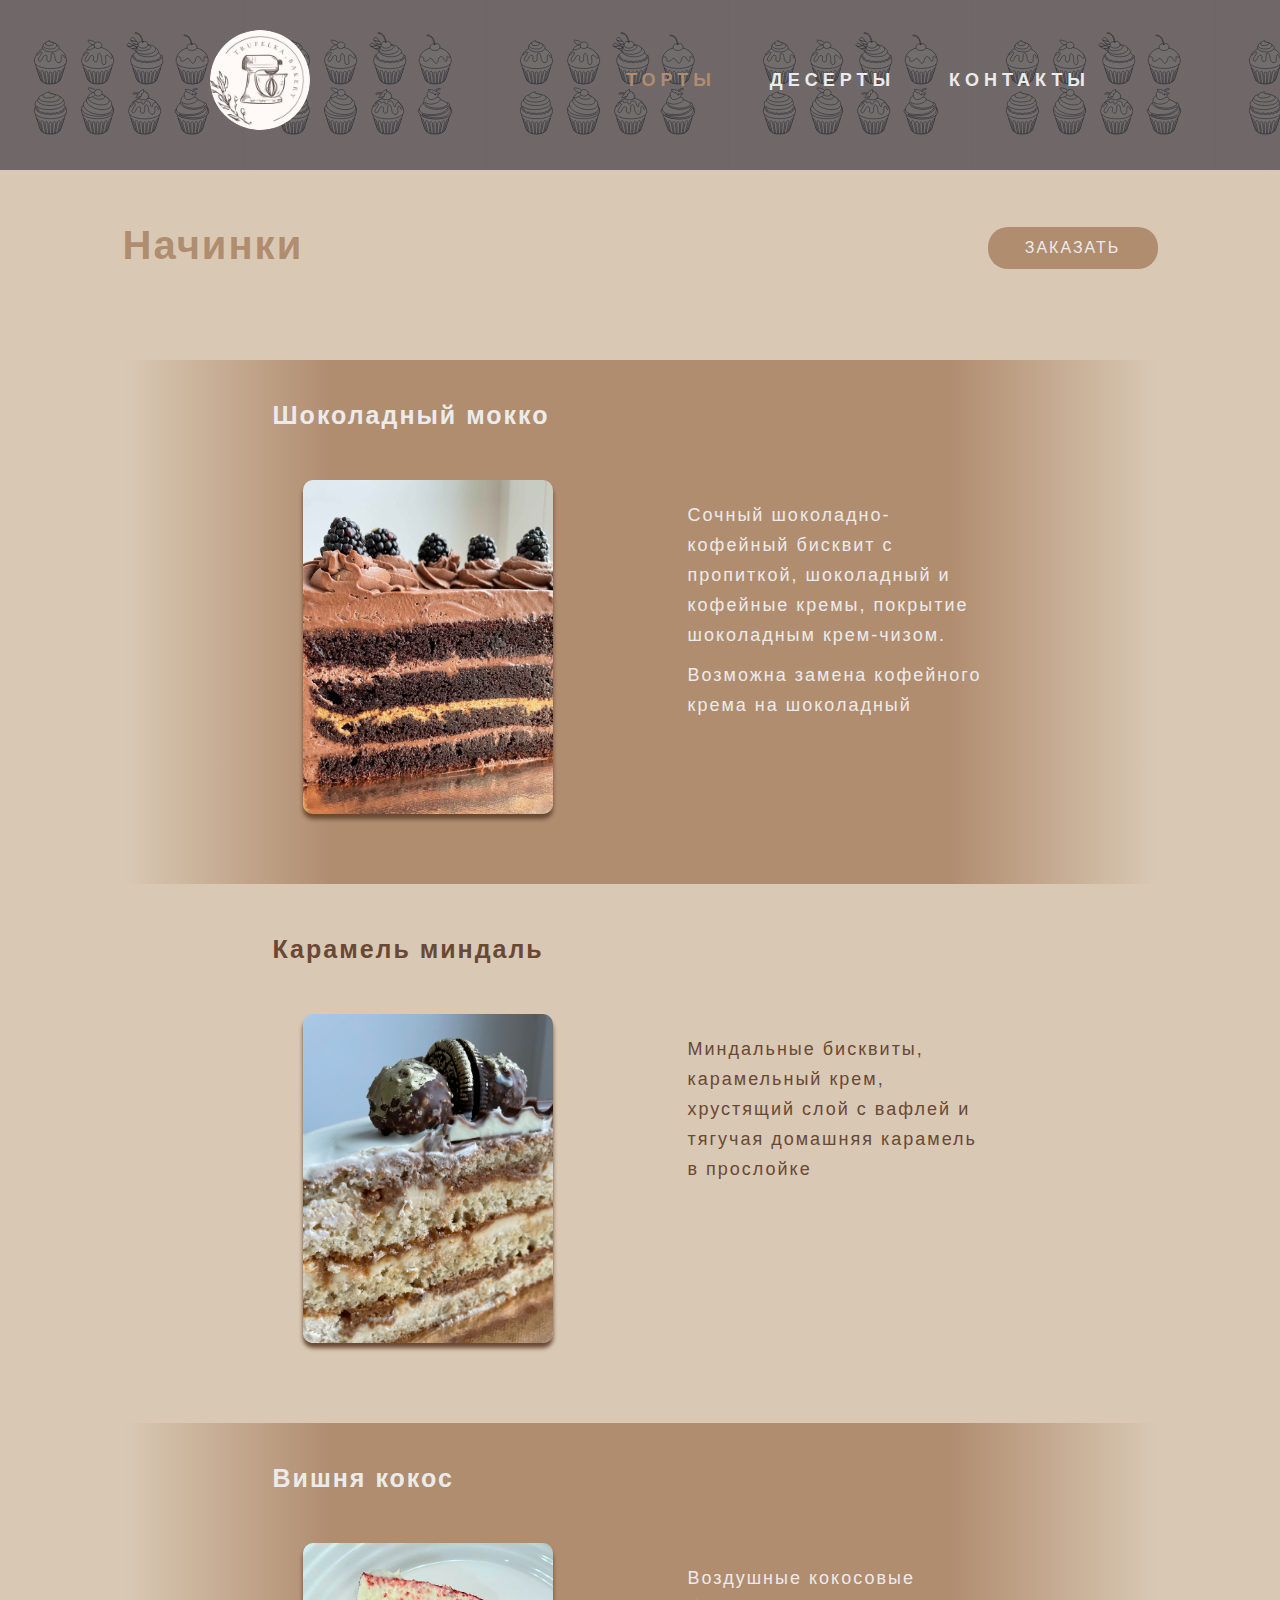
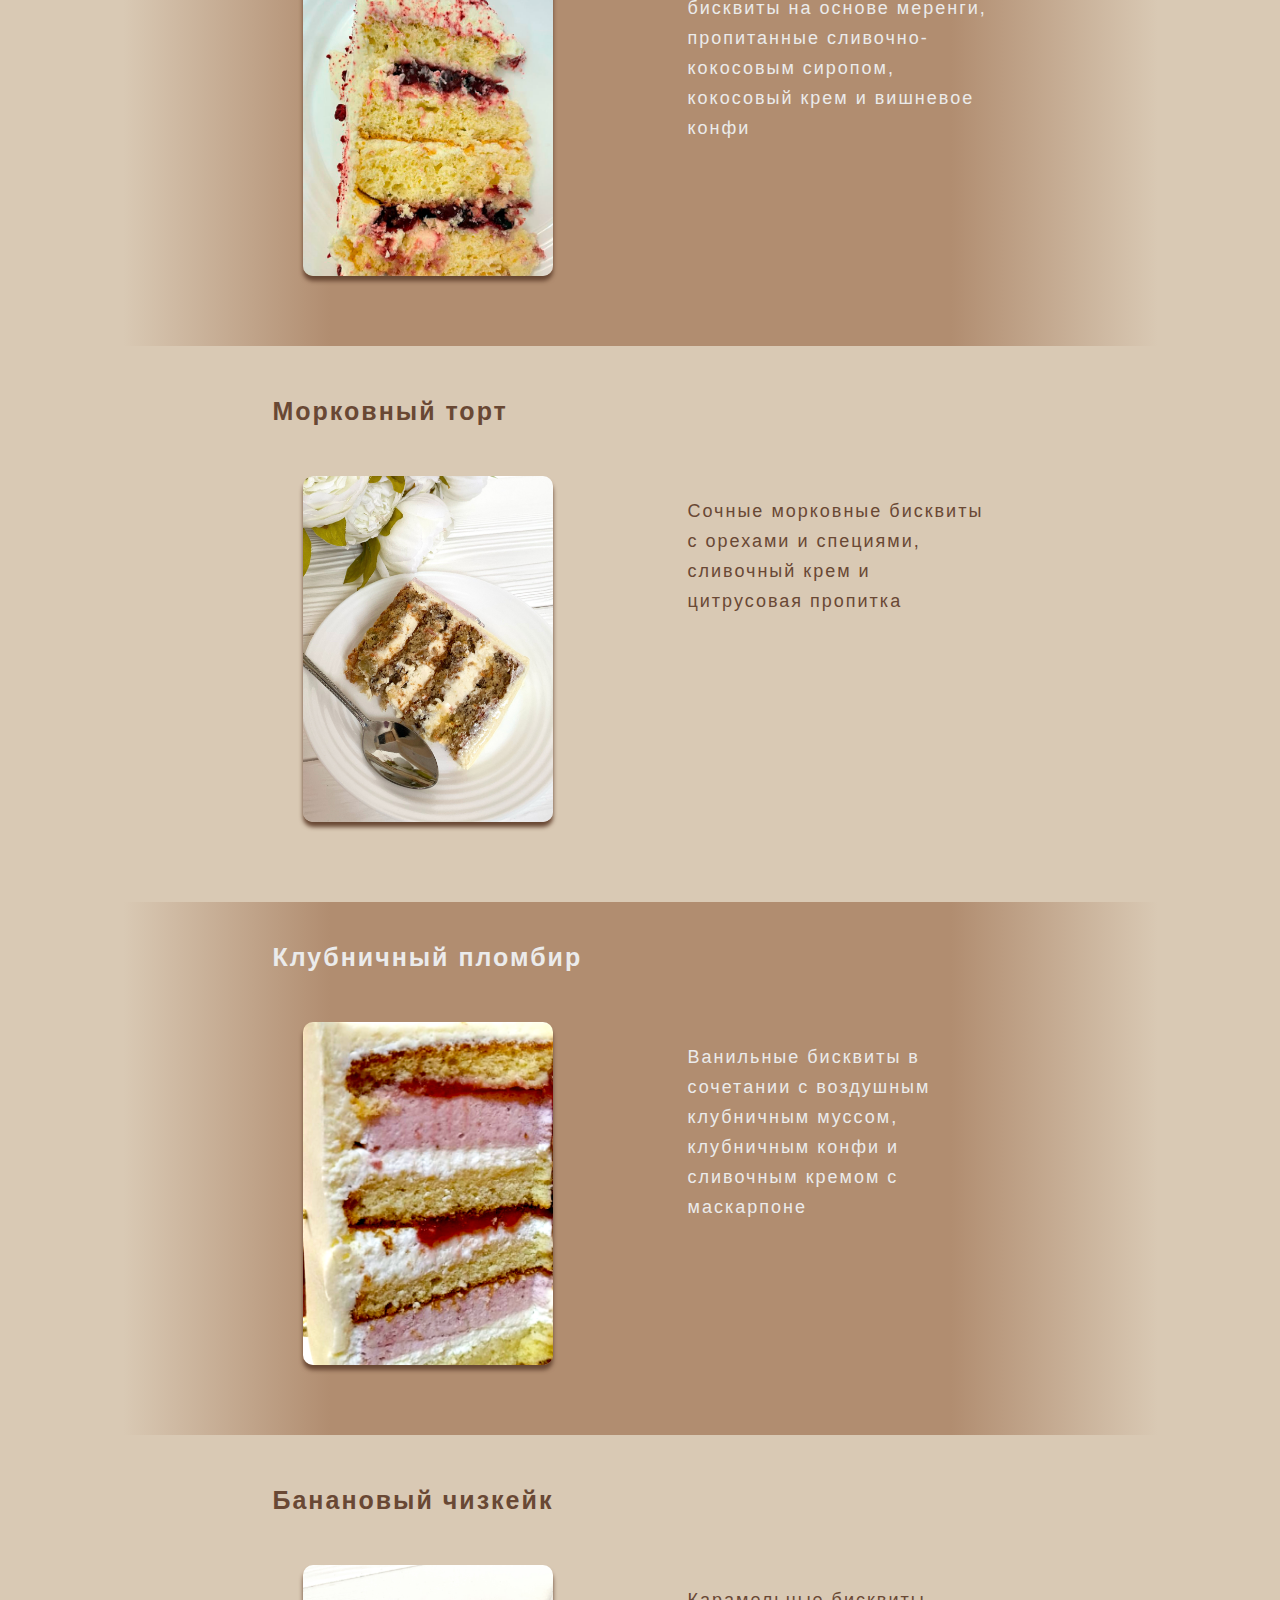
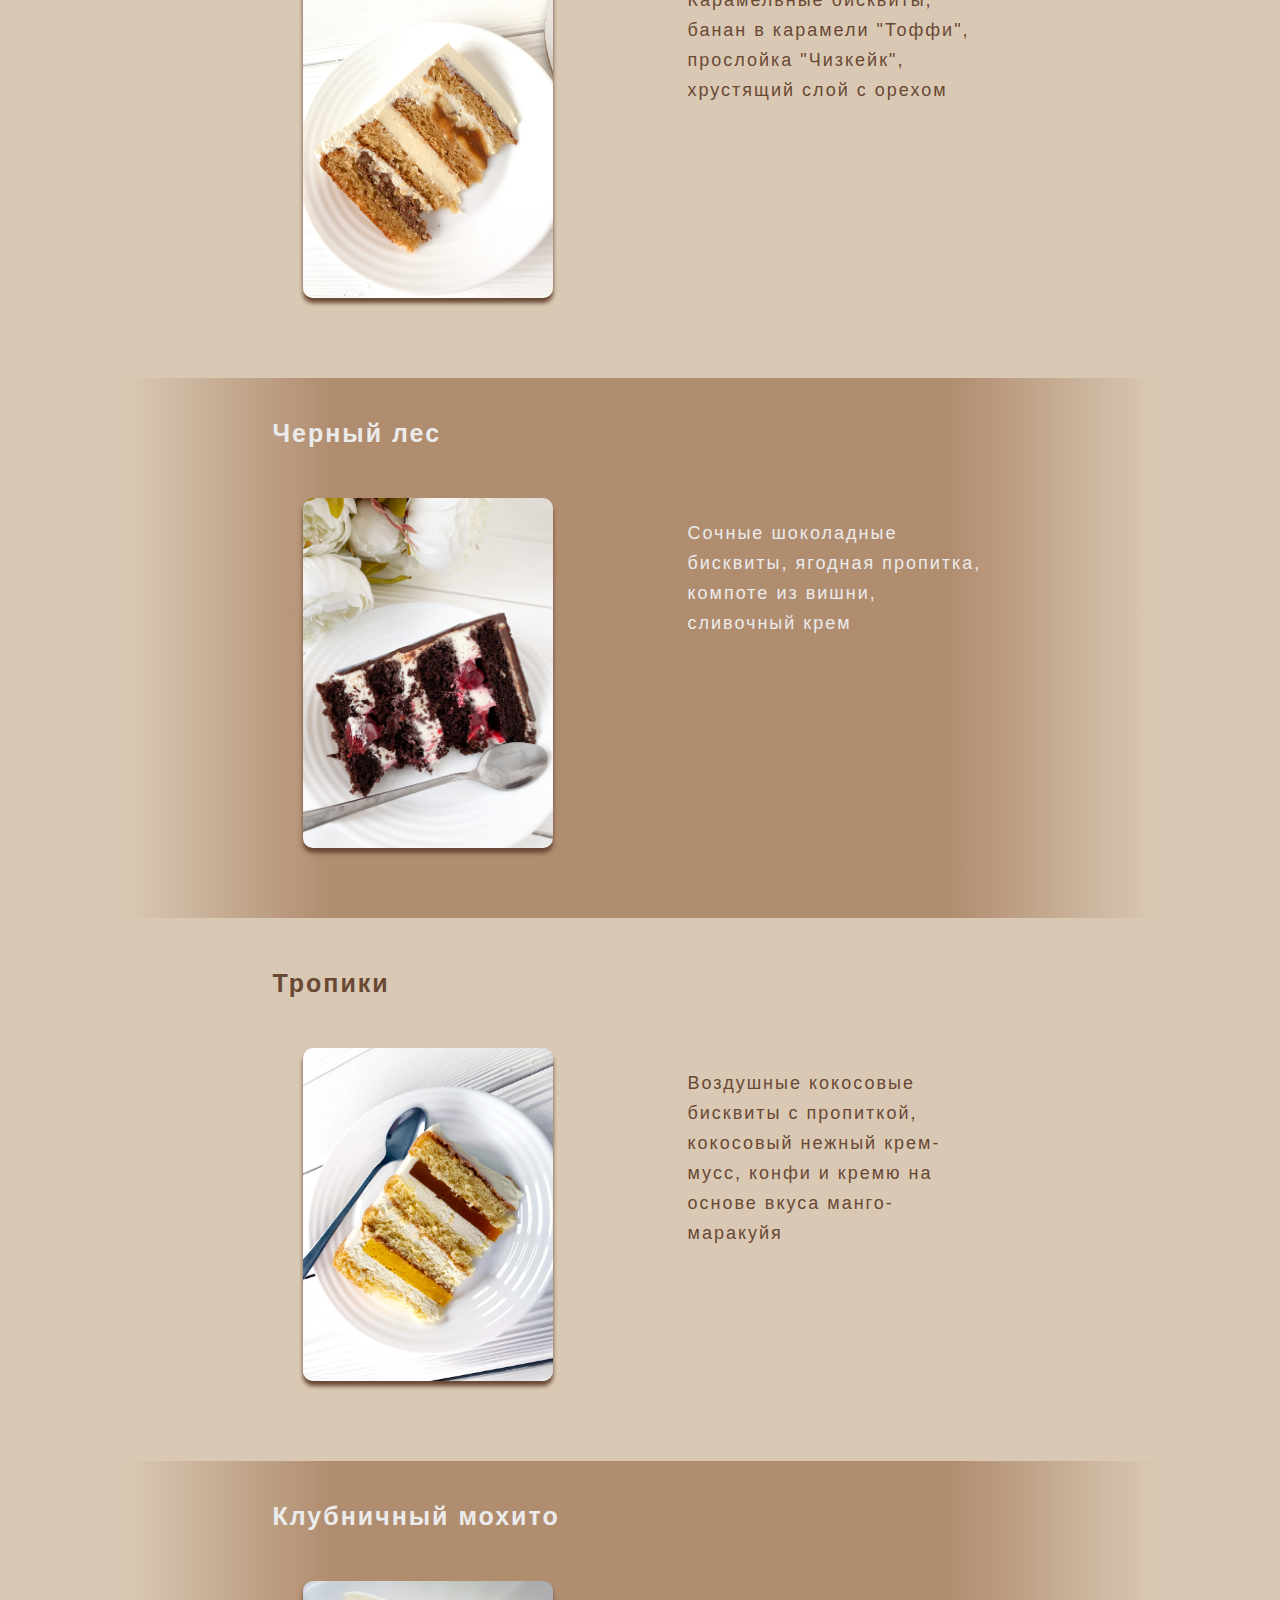
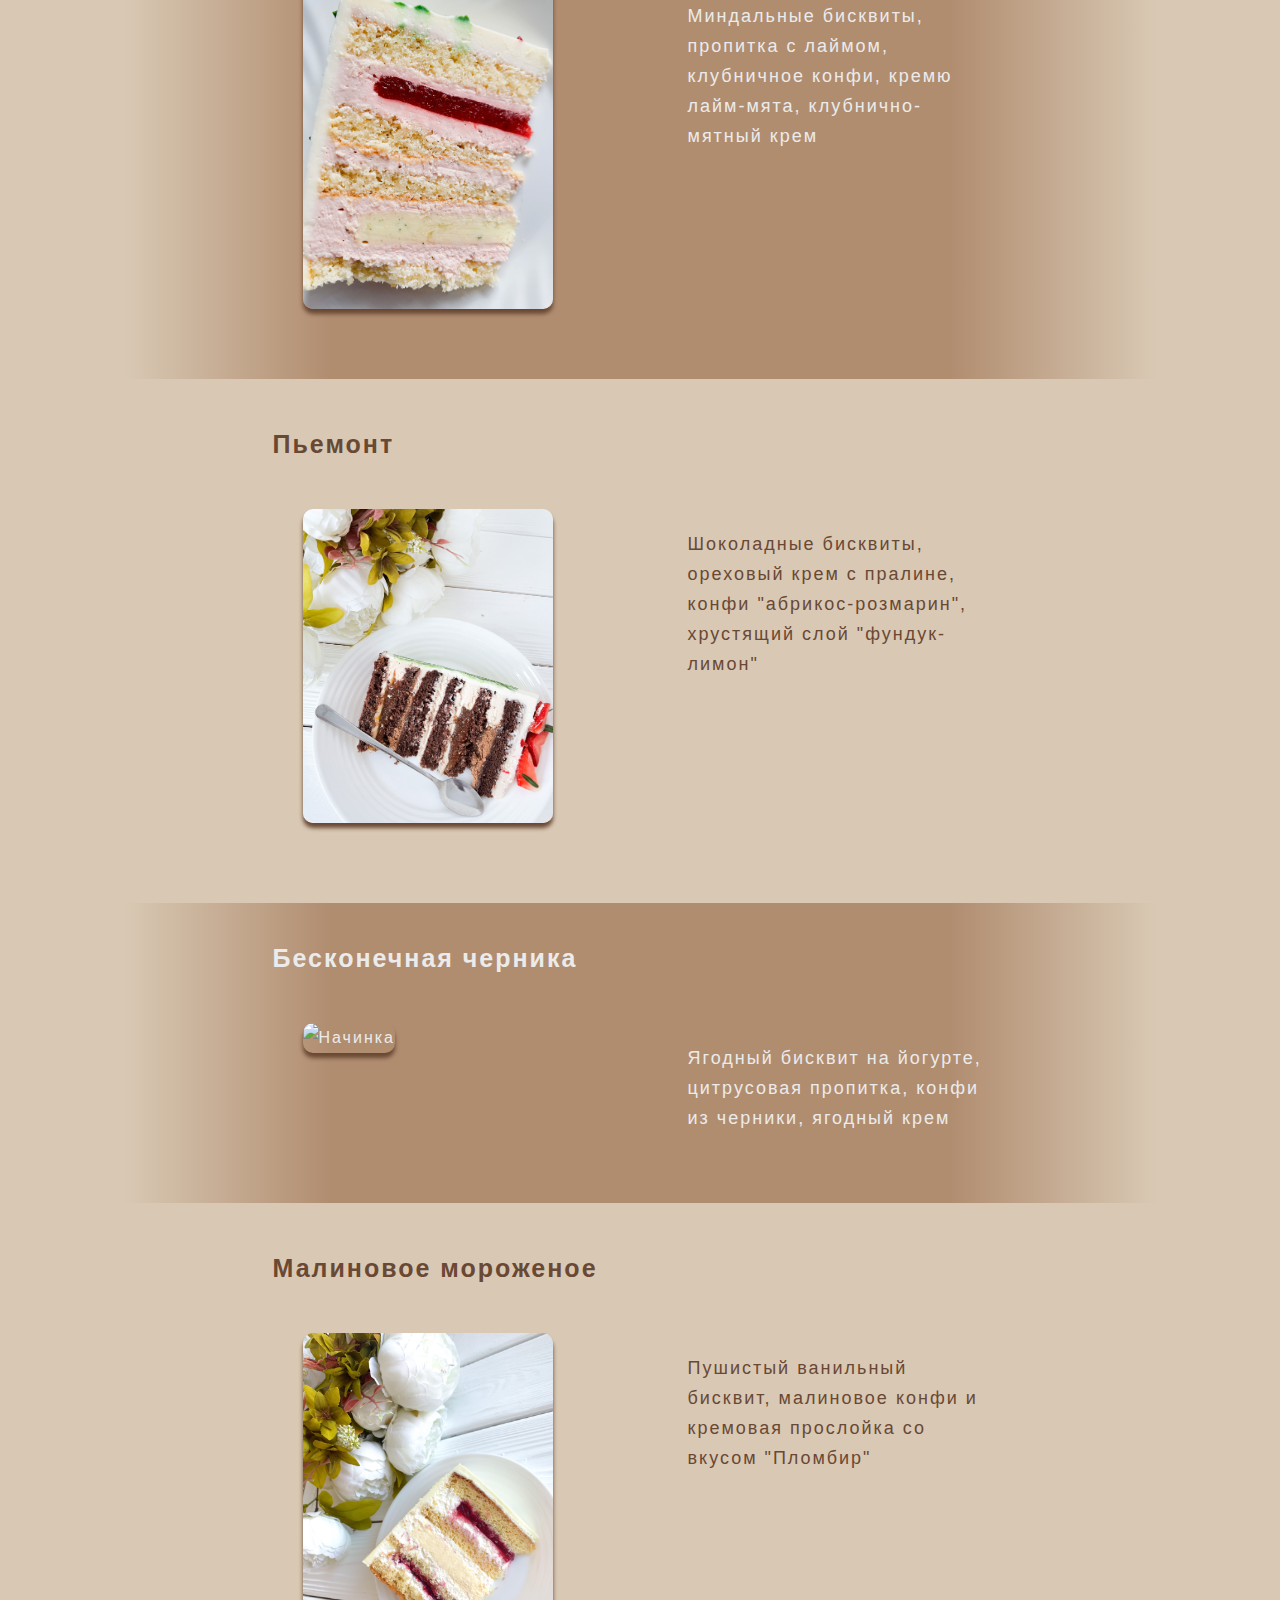
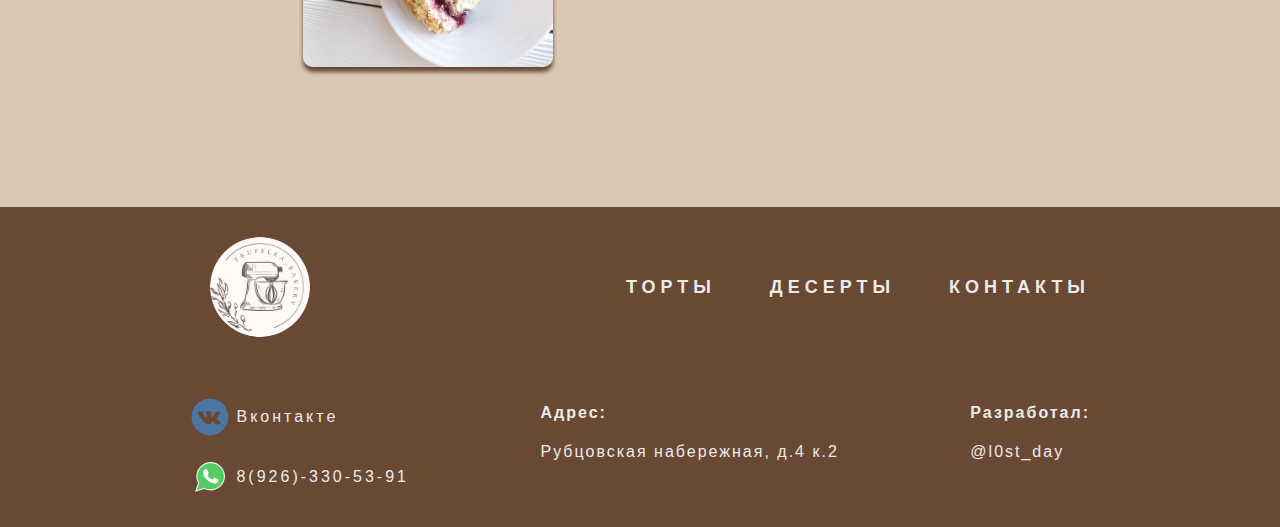
==== cake.html @ c2a542ce "Add files via upload" ====
<!DOCTYPE html>
<html lang="ru">
  <head>
    <meta charset="UTF-8" />
    <meta name="viewport" content="width=device-width, initial-scale=1.0" />
    <meta property="og:image" content="#" />
    <title>Торты на Бауманской</title>
    <link rel="stylesheet" href="style_cake.css" />
    <link rel="icon" sizes="16x16" href="logo_top.png" />
  </head>
  <body>
    <header>
      <a id="top"></a>
      <div class="page-header container">
        <div class="header-top clearfix">
          <div class="logo">
            <a href="index.html"><img src="logo.png" alt="Логотип" /></a>
          </div>
          <div class="main-nav">
            <ul class="menu">
              <li><a href="cake.html">Торты</a></li>
              <li><a href="desserts.html">Десерты</a></li>
              <li><a href="#contact">Контакты</a></li>
            </ul>
          </div>
        </div>
      </div>
    </header>
    <main>
      <div class="container">
        <div class="clearfix">
          <div class="heading">
            <h2>Начинки</h2>
          </div>
          <div class="buy">
            <a
              href="https://api.whatsapp.com/send/?phone=79263305391&text&type=phone_number&app_absent=0"
              target="_blank"
              >заказать</a
            >
          </div>
        </div>
        <div class="filling">
          <div class="left-fill">
            <h3>Шоколадный мокко</h3>
            <img src="ShokoMoko.jpg" alt="Начинка" />
          </div>
          <div class="right-fill">
            <p>
              Сочный шоколадно-кофейный бисквит с пропиткой, шоколадный и
              кофейные кремы, покрытие шоколадным крем-чизом.
            </p>
            <p>Возможна замена кофейного крема на шоколадный</p>
          </div>
        </div>
        <div class="filling">
          <div class="left-fill">
            <h3>Карамель миндаль</h3>
            <img src="Karamel_Mindal.jpg" alt="Начинка" />
          </div>
          <div class="right-fill">
            <p>
              Миндальные бисквиты, карамельный крем, хрустящий слой с вафлей и
              тягучая домашняя карамель в прослойке
            </p>
          </div>
        </div>
        <div class="filling">
          <div class="left-fill">
            <h3>Вишня кокос</h3>
            <img src="IMG_8362.png" alt="Начинка" />
          </div>
          <div class="right-fill">
            <p>
              Воздушные кокосовые бисквиты на основе меренги, пропитанные
              сливочно- кокосовым сиропом, кокосовый крем и вишневое конфи
            </p>
          </div>
        </div>
        <div class="filling">
          <div class="left-fill">
            <h3>Морковный торт</h3>
            <img src="Morkov.jpg" alt="Начинка" />
          </div>
          <div class="right-fill">
            <p>
              Сочные морковные бисквиты с орехами и специями, сливочный крем и
              цитрусовая пропитка
            </p>
          </div>
        </div>
        <div class="filling">
          <div class="left-fill">
            <h3>Клубничный пломбир</h3>
            <img src="Klubnich_plomb.png" alt="Начинка" />
          </div>
          <div class="right-fill">
            <p>
              Ванильные бисквиты в сочетании с воздушным клубничным муссом,
              клубничным конфи и сливочным кремом с маскарпоне
            </p>
          </div>
        </div>
        <div class="filling">
          <div class="left-fill">
            <h3>Банановый чизкейк</h3>
            <img src="Banan_chiz.jpg" alt="Начинка" />
          </div>
          <div class="right-fill">
            <p>
              Карамельные бисквиты, банан в карамели "Тоффи", прослойка
              "Чизкейк", хрустящий слой с орехом
            </p>
          </div>
        </div>
        <div class="filling">
          <div class="left-fill">
            <h3>Черный лес</h3>
            <img src="Black_les.jpg" alt="Начинка" />
          </div>
          <div class="right-fill">
            <p>
              Сочные шоколадные бисквиты, ягодная пропитка, компоте из вишни,
              сливочный крем
            </p>
          </div>
        </div>
        <div class="filling">
          <div class="left-fill">
            <h3>Тропики</h3>
            <img src="Tropiki.jpg" alt="Начинка" />
          </div>
          <div class="right-fill">
            <p>
              Воздушные кокосовые бисквиты с пропиткой, кокосовый нежный
              крем-мусс, конфи и кремю на основе вкуса манго-маракуйя
            </p>
          </div>
        </div>
        <div class="filling">
          <div class="left-fill">
            <h3>Клубничный мохито</h3>
            <img src="Klub_mox.jpg" alt="Начинка" />
          </div>
          <div class="right-fill">
            <p>
              Миндальные бисквиты, пропитка с лаймом, клубничное конфи, кремю
              лайм-мята, клубнично-мятный крем
            </p>
          </div>
        </div>
        <div class="filling">
          <div class="left-fill">
            <h3>Пьемонт</h3>
            <img src="Piemont.jpg" alt="Начинка" />
          </div>
          <div class="right-fill">
            <p>
              Шоколадные бисквиты, ореховый крем с пралине, конфи
              "абрикос-розмарин", хрустящий слой "фундук-лимон"
            </p>
          </div>
        </div>
        <div class="filling">
          <div class="left-fill">
            <h3>Бесконечная черника</h3>
            <img src="Chernika.png" alt="Начинка" />
          </div>
          <div class="right-fill">
            <p>
              Ягодный бисквит на йогурте, цитрусовая пропитка, конфи из черники,
              ягодный крем
            </p>
          </div>
        </div>
        <div class="filling">
          <div class="left-fill">
            <h3>Малиновое мороженое</h3>
            <img src="Malina_moro.jpg" alt="Начинка" />
          </div>
          <div class="right-fill">
            <p>
              Пушистый ванильный бисквит, малиновое конфи и кремовая прослойка
              со вкусом "Пломбир"
            </p>
          </div>
        </div>
      </div>
    </main>
    <footer>
      <a id="contact"></a>
      <div class="page-footer container">
        <div class="footer-top">
          <div class="logo">
            <a href="index.html"><img src="logo.png" alt="Логотип" /></a>
          </div>
          <div class="main-nav">
            <ul class="menu">
              <li><a href="cake.html">Торты</a></li>
              <li><a href="desserts.html">Десерты</a></li>
              <li><a href="#contact">Контакты</a></li>
            </ul>
          </div>
        </div>
        <div class="footer-bottom">
          <div class="contact">
            <div class="vk">
              <img src="vk_icon.svg" alt="ВК:" />
              <a href="https://vk.com/trufelka_bakery" target="_blank"
                >Вконтакте</a
              >
            </div>
            <div class="wats_up">
              <img src="whatsapp_icon.svg" alt="WatsApp:" />
              <a href="tel:+79263305391">8(926)-330-53-91</a>
            </div>
          </div>
          <div class="adres">
            <b>Адрес:</b>
            <a
              href="https://yandex.ru/maps/213/moscow/house/rubtsovskaya_naberezhnaya_4k2/Z04YcA5oQUcCQFtvfXt2dHhkbQ==/?ll=37.698825%2C55.775479&z=16.83"
              target="_blank"
              ><p>Рубцовская набережная, д.4 к.2</p></a
            >
          </div>
          <div class="developer">
            <b>Разработал:</b>
            <p>@l0st_day</p>
          </div>
        </div>
      </div>
    </footer>
  </body>
</html>
---- style_cake.css ----
* {
  margin: 0;
  padding: 0;
}
@font-face {
  font-family: 'Montserrat-Medium';
  src: url(Montserrat/Montserrat-Medium.ttf);
}
@font-face {
  font-family: 'Montserrat-Light';
  src: url(Montserrat/Montserrat-Light.ttf);
}
@font-face {
  font-family: 'Montserrat-extraLight';
  src: url(Montserrat/Montserrat-ExtraLight.ttf);
}
body {
  margin: 0;
  padding: 0;
  font-size: 16px;
  line-height: 30px;
  font-family: 'Montserrat-Medium', 'Franklin Gothic Medium', 'Arial Narrow',
    Arial, sans-serif;
  color: #ebebeb;
  background-color: #d9c9b4;
  letter-spacing: 2px;
}
.container {
  max-width: 900px;
  margin: 0 auto;
}
.clearfix::after {
  content: '';
  display: block;
  clear: both;
}
/* Шапка */
header {
  background: linear-gradient(rgba(0, 0, 0, 0.55), rgba(0, 0, 0, 0.55)),
    url('cupcake icon.svg');
  background-size: contain;
}
.page-header,
.page-footer {
  padding-top: 30px;
  padding-bottom: 30px;
}
.logo {
  display: inline-block;
  width: 100px;
  height: 100px;
  margin-left: 20px;
}
.logo img {
  width: 100px;
  height: 100px;
  border-radius: 50%;
}
.main-nav {
  float: right;
  margin-top: 35px;
  list-style: none;
  font-size: 18px;
  font-weight: bold;
  letter-spacing: 5px;
}
.menu {
  list-style: none;
}
.main-nav li {
  float: left;
  margin-right: 54px;
}
.main-nav li:last-child {
  margin-right: 0;
}
.main-nav a {
  display: block;
  color: #ebebeb;
  text-decoration: none;
  text-transform: uppercase;
}
.main-nav a:hover {
  color: #b18d70;
  border-bottom: 1px solid #694834;
}
.main-nav a:active {
  color: #694834;
  border-bottom: 1px solid #2e1d1e;
}
.header-top .main-nav li:first-child a {
  color: #b18d70;
}

/*Начинки*/
main {
  padding-top: 60px;
  padding-bottom: 60px;
}
main .container {
  max-width: 1035px;
}
.heading h2 {
  font-size: 40px;
  margin-bottom: 100px;
  color: #b18d70;
  float: left;
}
.buy {
  width: 150px;
  text-align: center;
  border-radius: 20px;
  padding: 6px 10px;
  background-color: #b18d70;
  float: right;
  margin-top: -3px;
}
.buy:hover {
  background-color: #694834;
}
.buy:active {
  background-color: #2e1d1e;
}
.buy a {
  color: #ebebeb;
  text-decoration: none;
  text-transform: uppercase;
}
.buy a:hover {
  color: #e1dad4;
}
.buy a:active {
  color: #d9c9b4;
}
.filling {
  display: inline-block;
  width: 100%;
  padding-top: 40px;
  padding-bottom: 40px;
  color: #694834;
}
.filling:nth-child(2n) {
  background: linear-gradient(90deg, #d9c9b4, #b18d70 20% 80%, #d9c9b4);
  color: #ebebeb;
}
.left-fill {
  margin-left: 150px;
  float: left;
}
.left-fill h3 {
  font-size: 25px;
}
.left-fill img {
  width: 250px;
  margin-top: 50px;
  margin-bottom: 20px;
  margin-left: 30px;
  border-radius: 10px;
  box-shadow: 0 5px 4px #694834;
}
.right-fill {
  float: right;
  width: 300px;
  margin-top: 80px;
  margin-right: 150px;
  padding: 20px 20px;
}
.filling p {
  margin-bottom: 10px;
  word-wrap: break-word;
  font-size: 18px;
}
/*Подвал сайта*/
footer {
  background-color: #694834;
}
.page-footer {
  padding-bottom: 30px;
}
.footer-top {
  margin-bottom: 50px;
}
.footer-bottom {
  display: flex;
  justify-content: space-between;
}
.contact img {
  width: 40px;
  height: 40px;
  vertical-align: middle;
}
.vk {
  margin-bottom: 20px;
}
.vk a,
.wats_up a {
  text-decoration: none;
  color: #ebebeb;
  vertical-align: middle;
  letter-spacing: 3px;
}
.adres b {
  vertical-align: middle;
}
.adres a {
  text-decoration: none;
  color: #ebebeb;
}
.adres a p {
  padding-bottom: 5px;
  padding-top: 10px;
  max-width: 300px;
}
.developer b {
  vertical-align: middle;
}
.developer p {
  padding-top: 10px;
}

@media screen and (max-width: 480px) {
  header {
    background-size: cover;
    background-repeat: no-repeat;
    background-position: center;
  }
  .container {
    width: 100%;
  }
  .logo {
    width: 80px;
    height: 80px;
  }
  .logo img {
    width: 80px;
    height: 80px;
  }
  .main-nav {
    font-size: 16px;
    text-align: right;
    margin-bottom: 10px;
    margin-top: -5px;
  }
  .main-nav li {
    float: none;
    margin-right: 20px;
    margin-bottom: 3px;
  }
  .main-nav li:last-child {
    margin-right: 20px;
  }
  .heading h2 {
    font-size: 30px;
    margin-left: 20px;
  }
  .buy {
    width: 90px;
    margin-right: 20px;
    margin-top: -7px;
  }
  .buy a {
    letter-spacing: 2px;
    font-size: 14px;
  }
  .filling {
    display: block;
    text-align: center;
  }
  .left-fill {
    float: none;
    margin-left: 0;
  }
  .left-fill img {
    margin-top: 50px;
    margin-bottom: 20px;
    margin-left: 0;
  }
  .right-fill {
    float: none;
    width: 300px;
    margin-top: 40px;
    margin-right: 0;
    padding: 0 20px;
  }
  .footer-bottom {
    display: block;
  }
  .contact,
  .adres,
  .developer {
    padding-left: 20px;
  }
  .adres {
    margin-bottom: 0;
  }
  .adres b {
    margin-bottom: -15px;
  }
  .developer b {
    margin-bottom: -15px;
  }
  .vk,
  .wats_up {
    margin-bottom: 10px;
  }
}
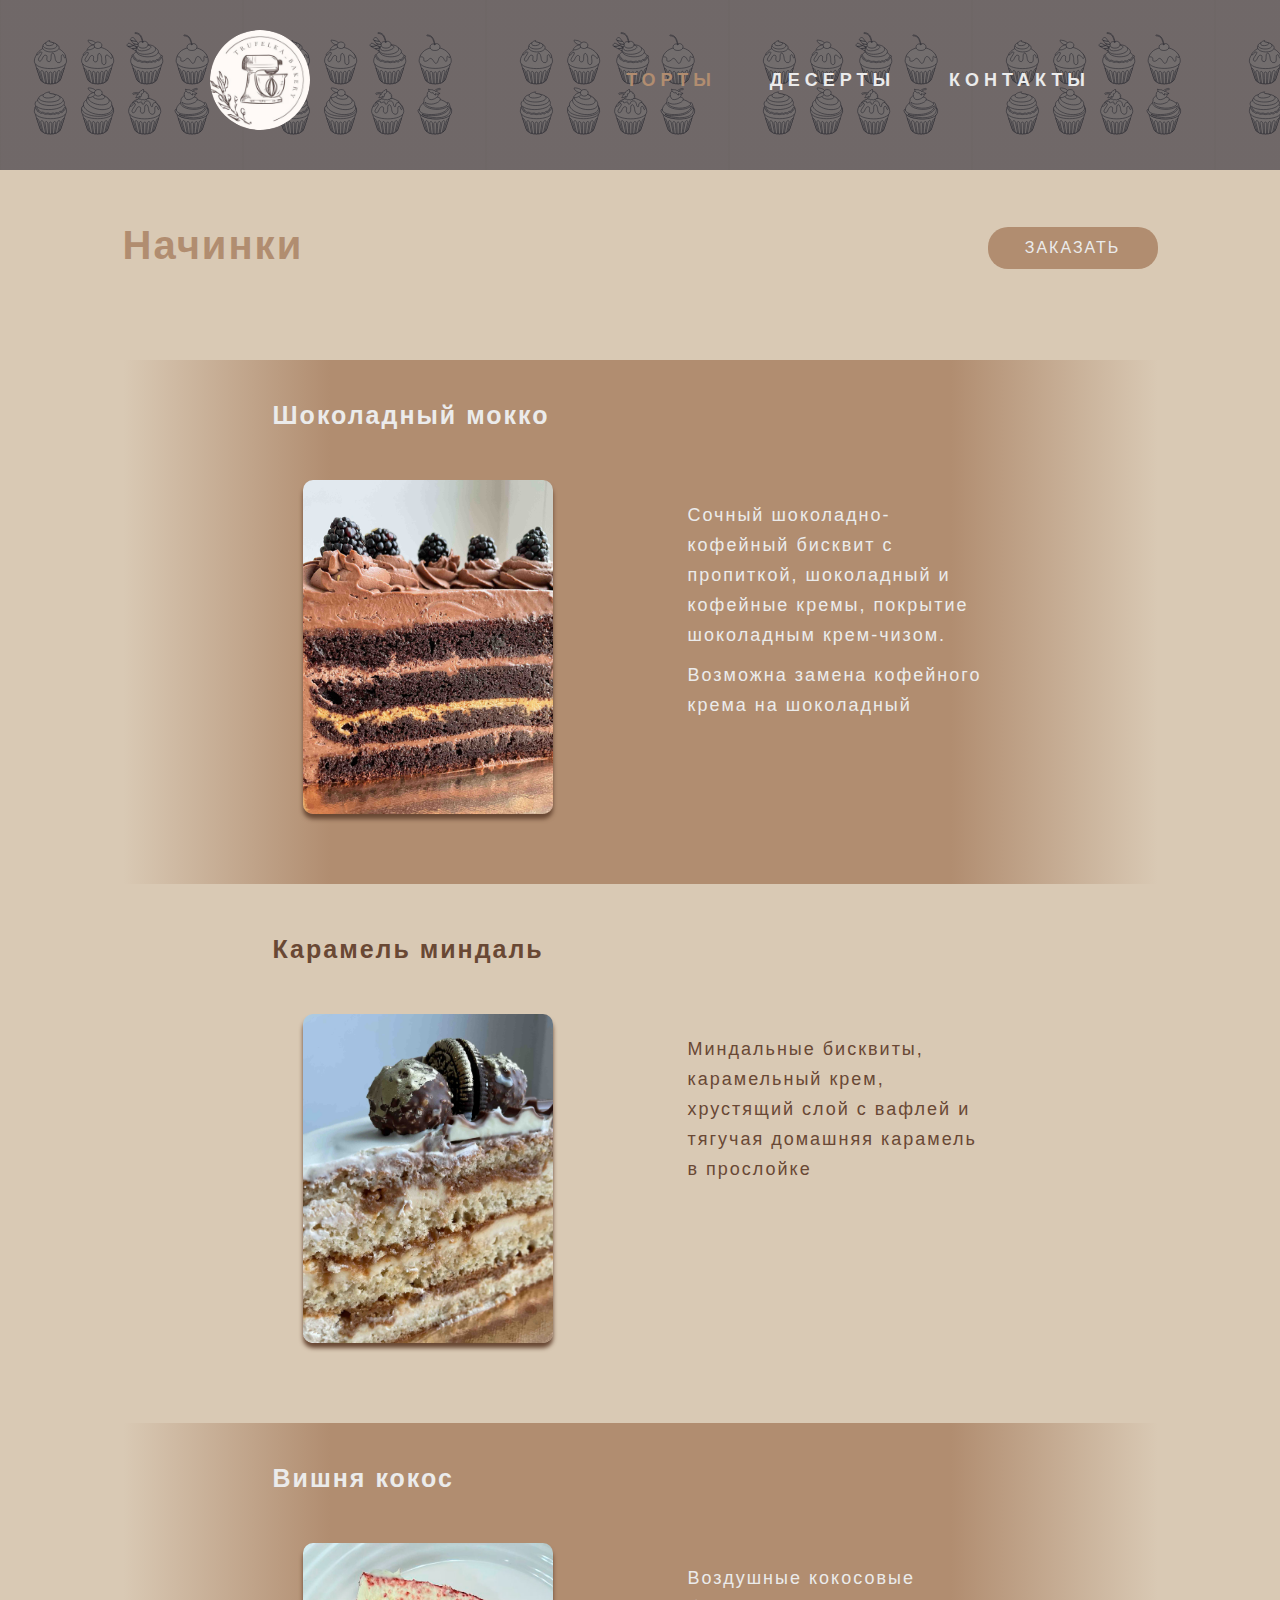
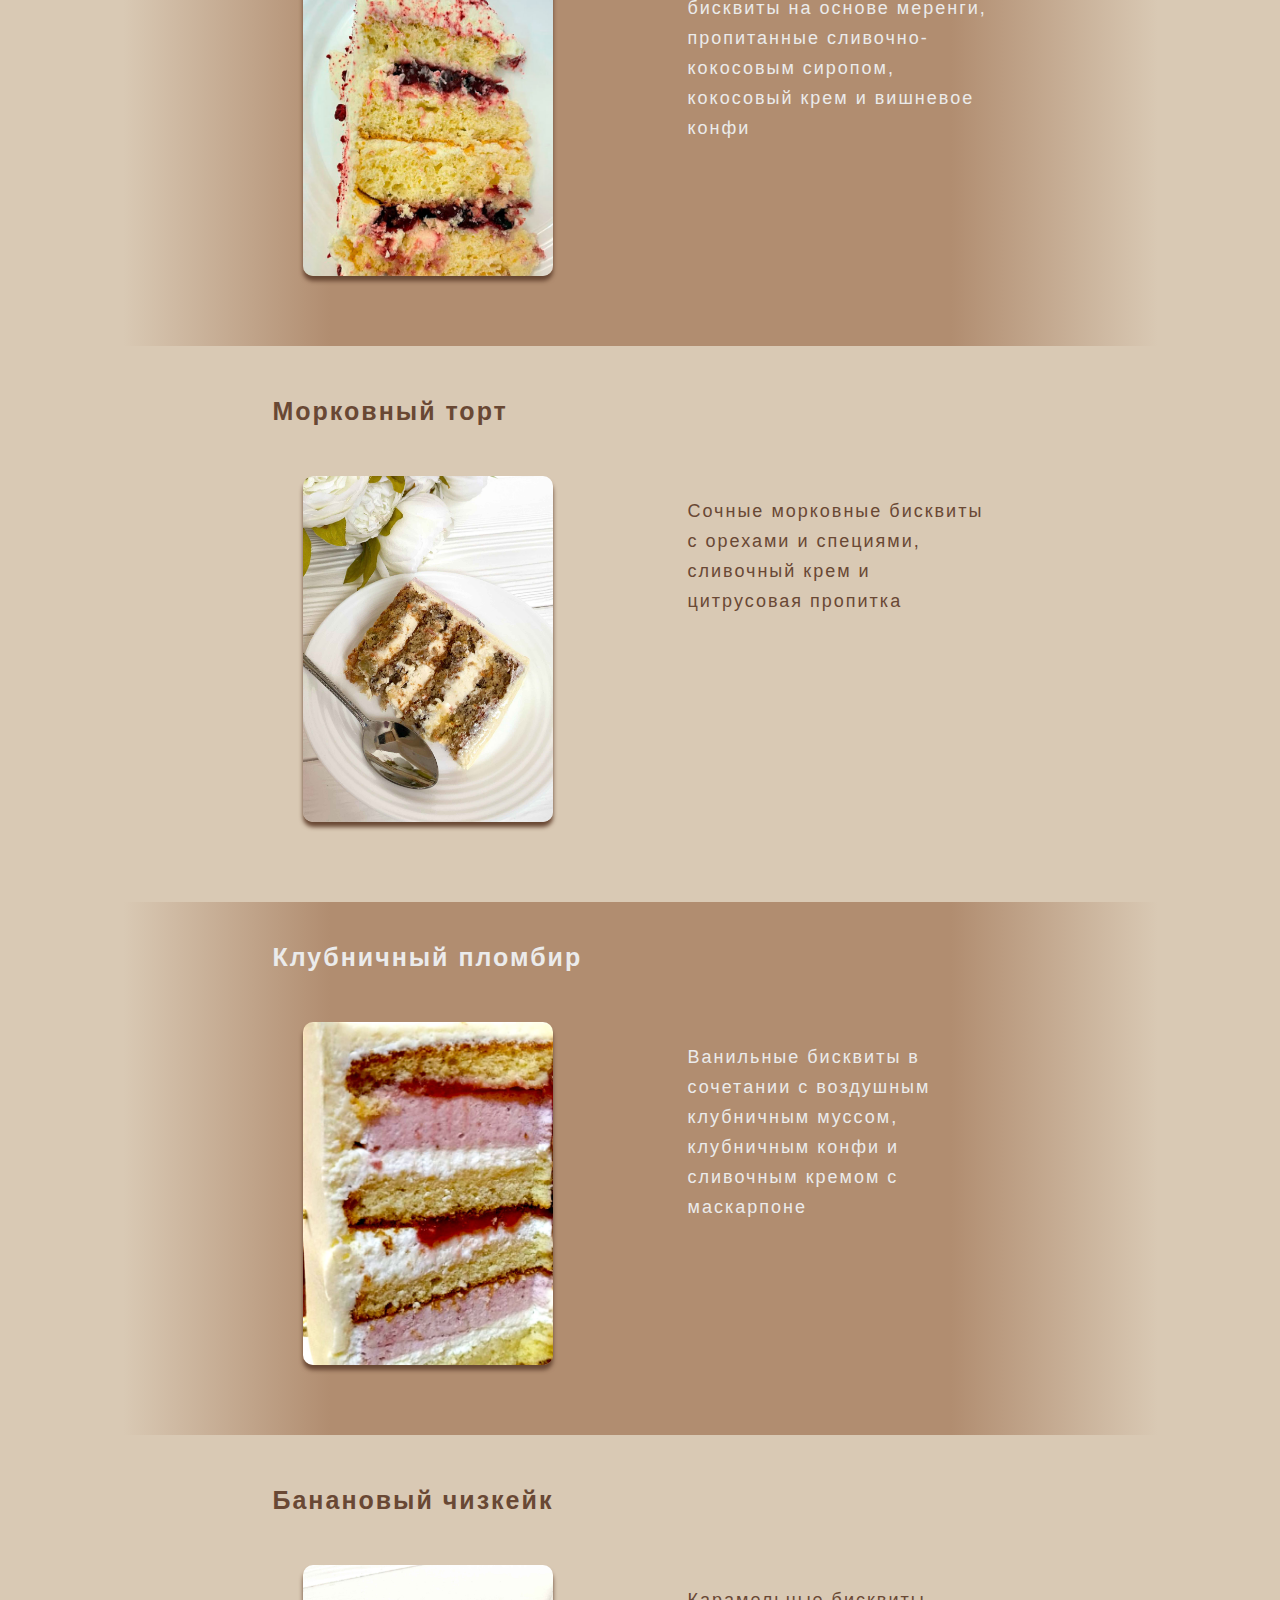
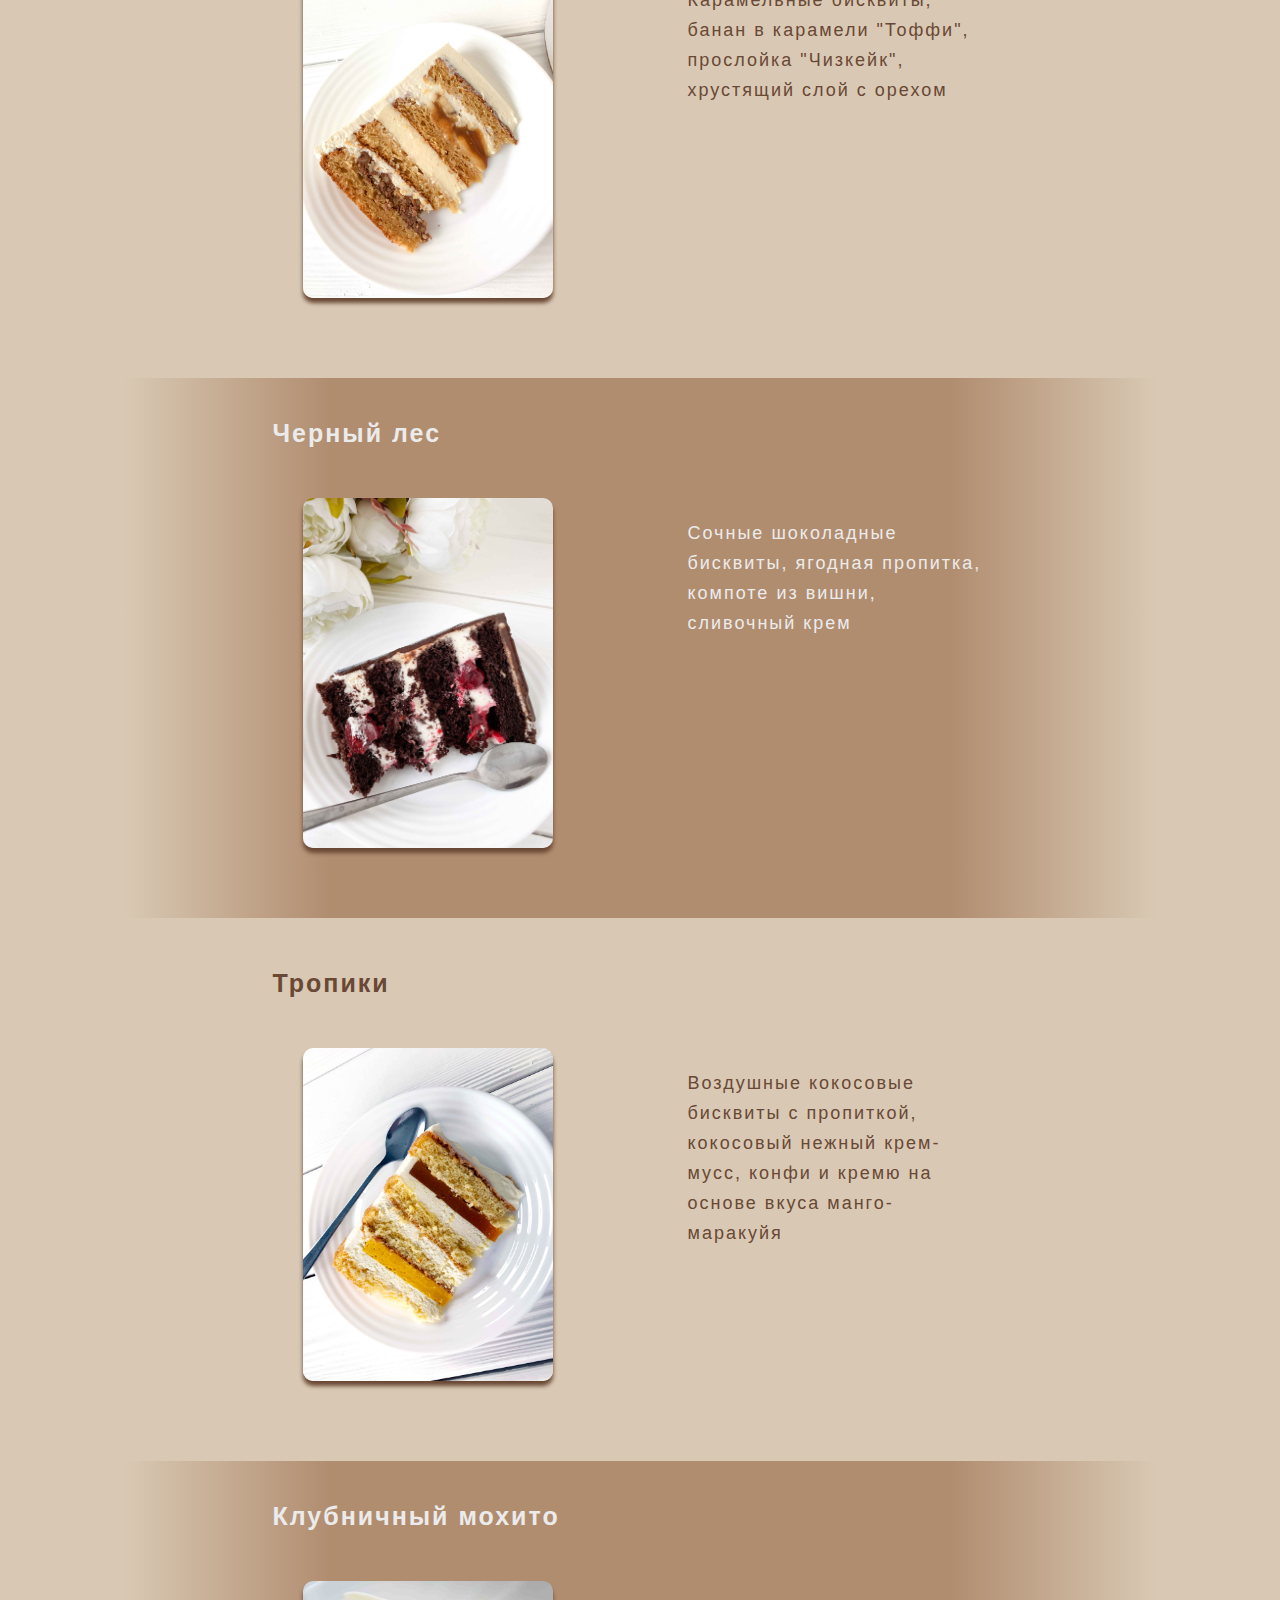
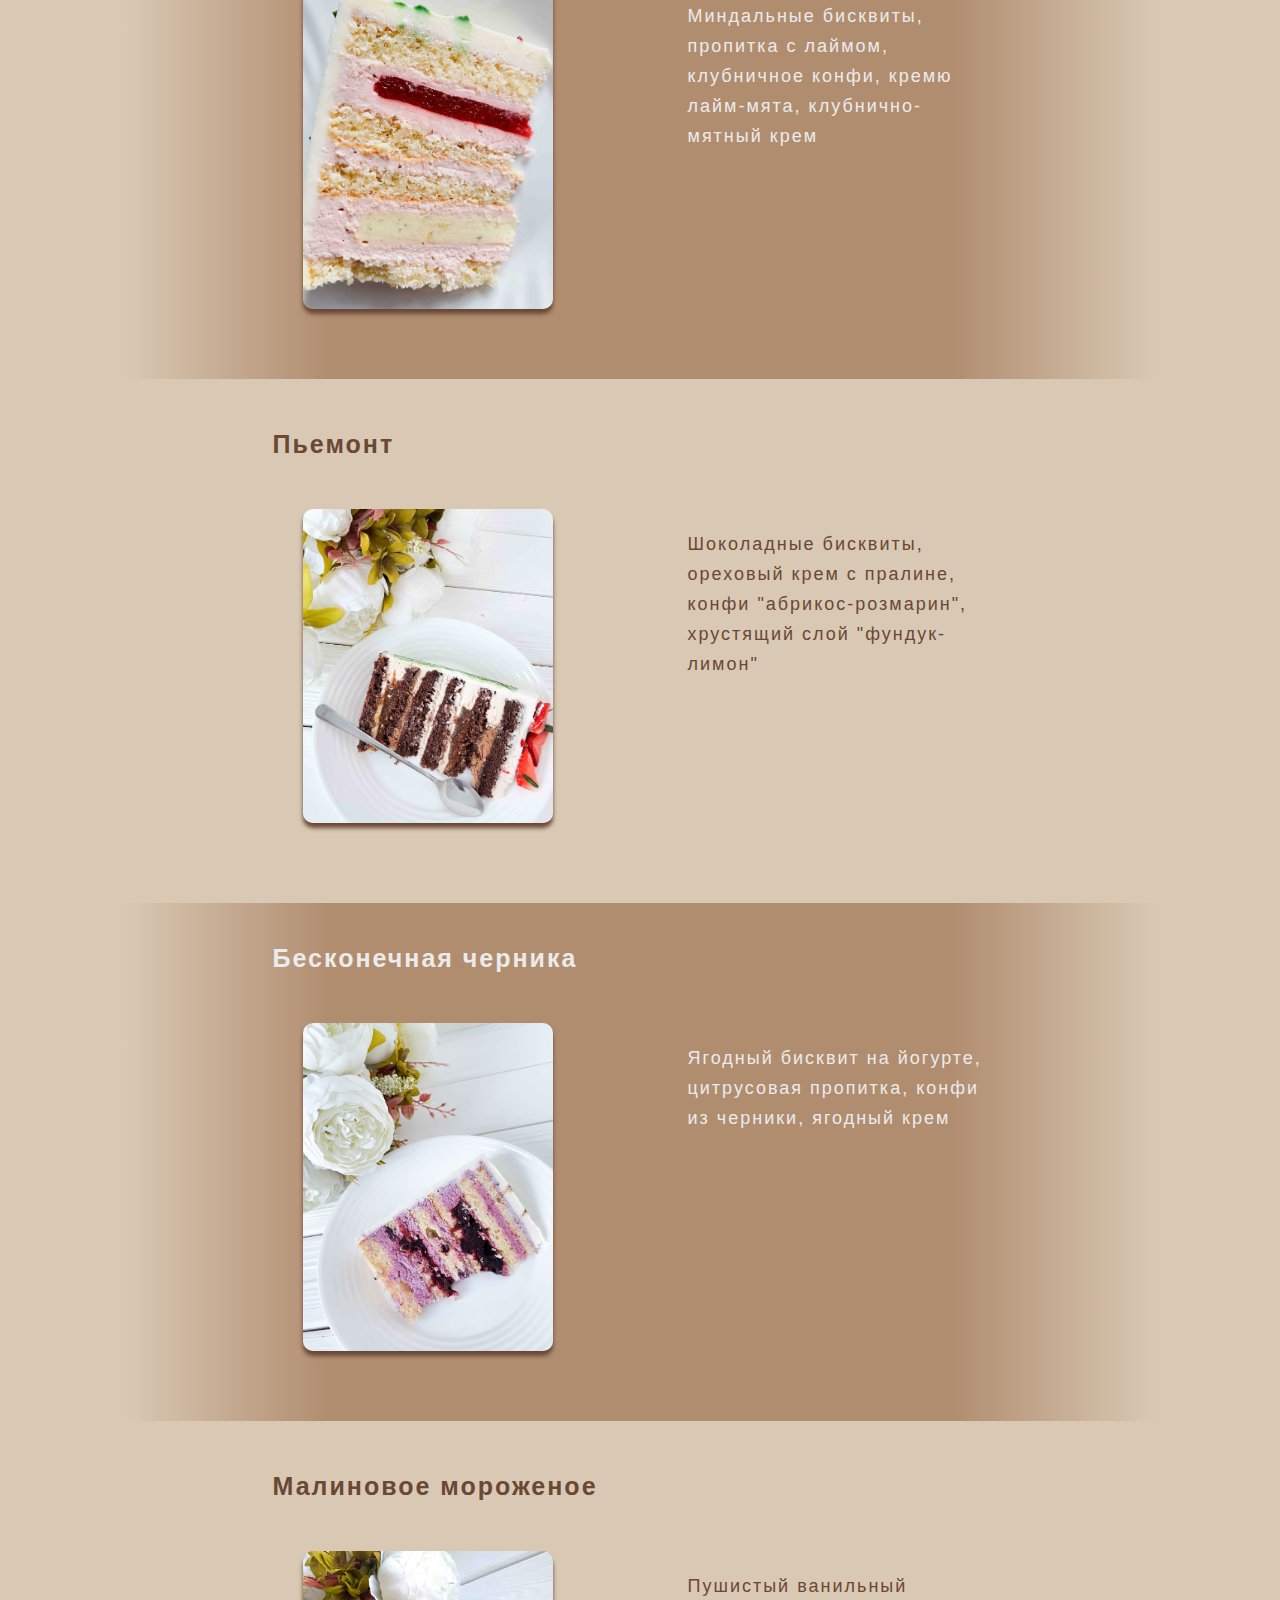
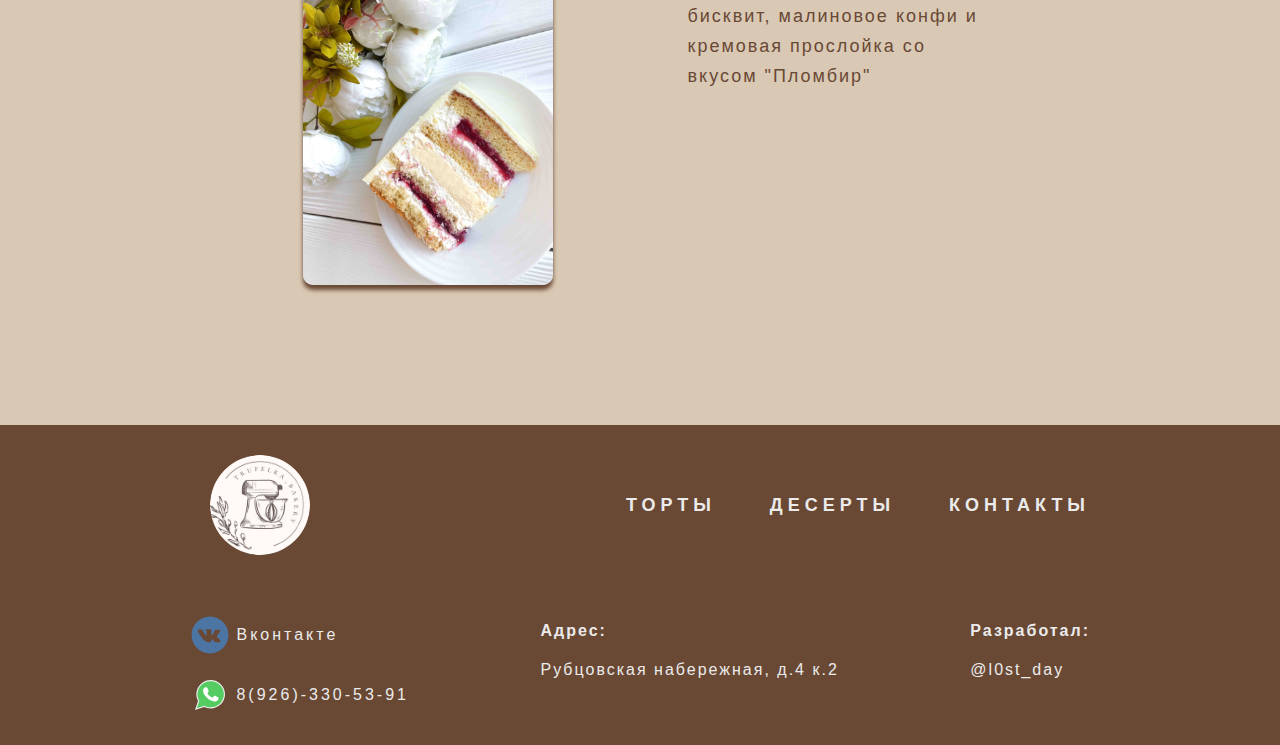
==== commit 73ffda91: "Add files via upload" ====
--- a/cake.html
+++ b/cake.html
@@ -68,7 +68,7 @@
         <div class="filling">
           <div class="left-fill">
             <h3>Вишня кокос</h3>
-            <img src="IMG_8362.png" alt="Начинка" />
+            <img src="IMG_8362.jpg" alt="Начинка" />
           </div>
           <div class="right-fill">
             <p>
@@ -92,7 +92,7 @@
         <div class="filling">
           <div class="left-fill">
             <h3>Клубничный пломбир</h3>
-            <img src="Klubnich_plomb.png" alt="Начинка" />
+            <img src="Klubnich_plomb.jpg" alt="Начинка" />
           </div>
           <div class="right-fill">
             <p>
@@ -164,7 +164,7 @@
         <div class="filling">
           <div class="left-fill">
             <h3>Бесконечная черника</h3>
-            <img src="Chernika.png" alt="Начинка" />
+            <img src="Chernika.jpg" alt="Начинка" />
           </div>
           <div class="right-fill">
             <p>
--- a/style_cake.css
+++ b/style_cake.css
@@ -228,12 +228,12 @@
     width: 100%;
   }
   .logo {
-    width: 80px;
-    height: 80px;
+    width: 90px;
+    height: 90px;
   }
   .logo img {
-    width: 80px;
-    height: 80px;
+    width: 90px;
+    height: 90px;
   }
   .main-nav {
     font-size: 16px;
@@ -272,15 +272,15 @@
   }
   .left-fill img {
     margin-top: 50px;
-    margin-bottom: 20px;
+    margin-bottom: 10px;
     margin-left: 0;
   }
   .right-fill {
     float: none;
-    width: 300px;
+    width: auto;
     margin-top: 40px;
     margin-right: 0;
-    padding: 0 20px;
+    padding: 0 40px;
   }
   .footer-bottom {
     display: block;
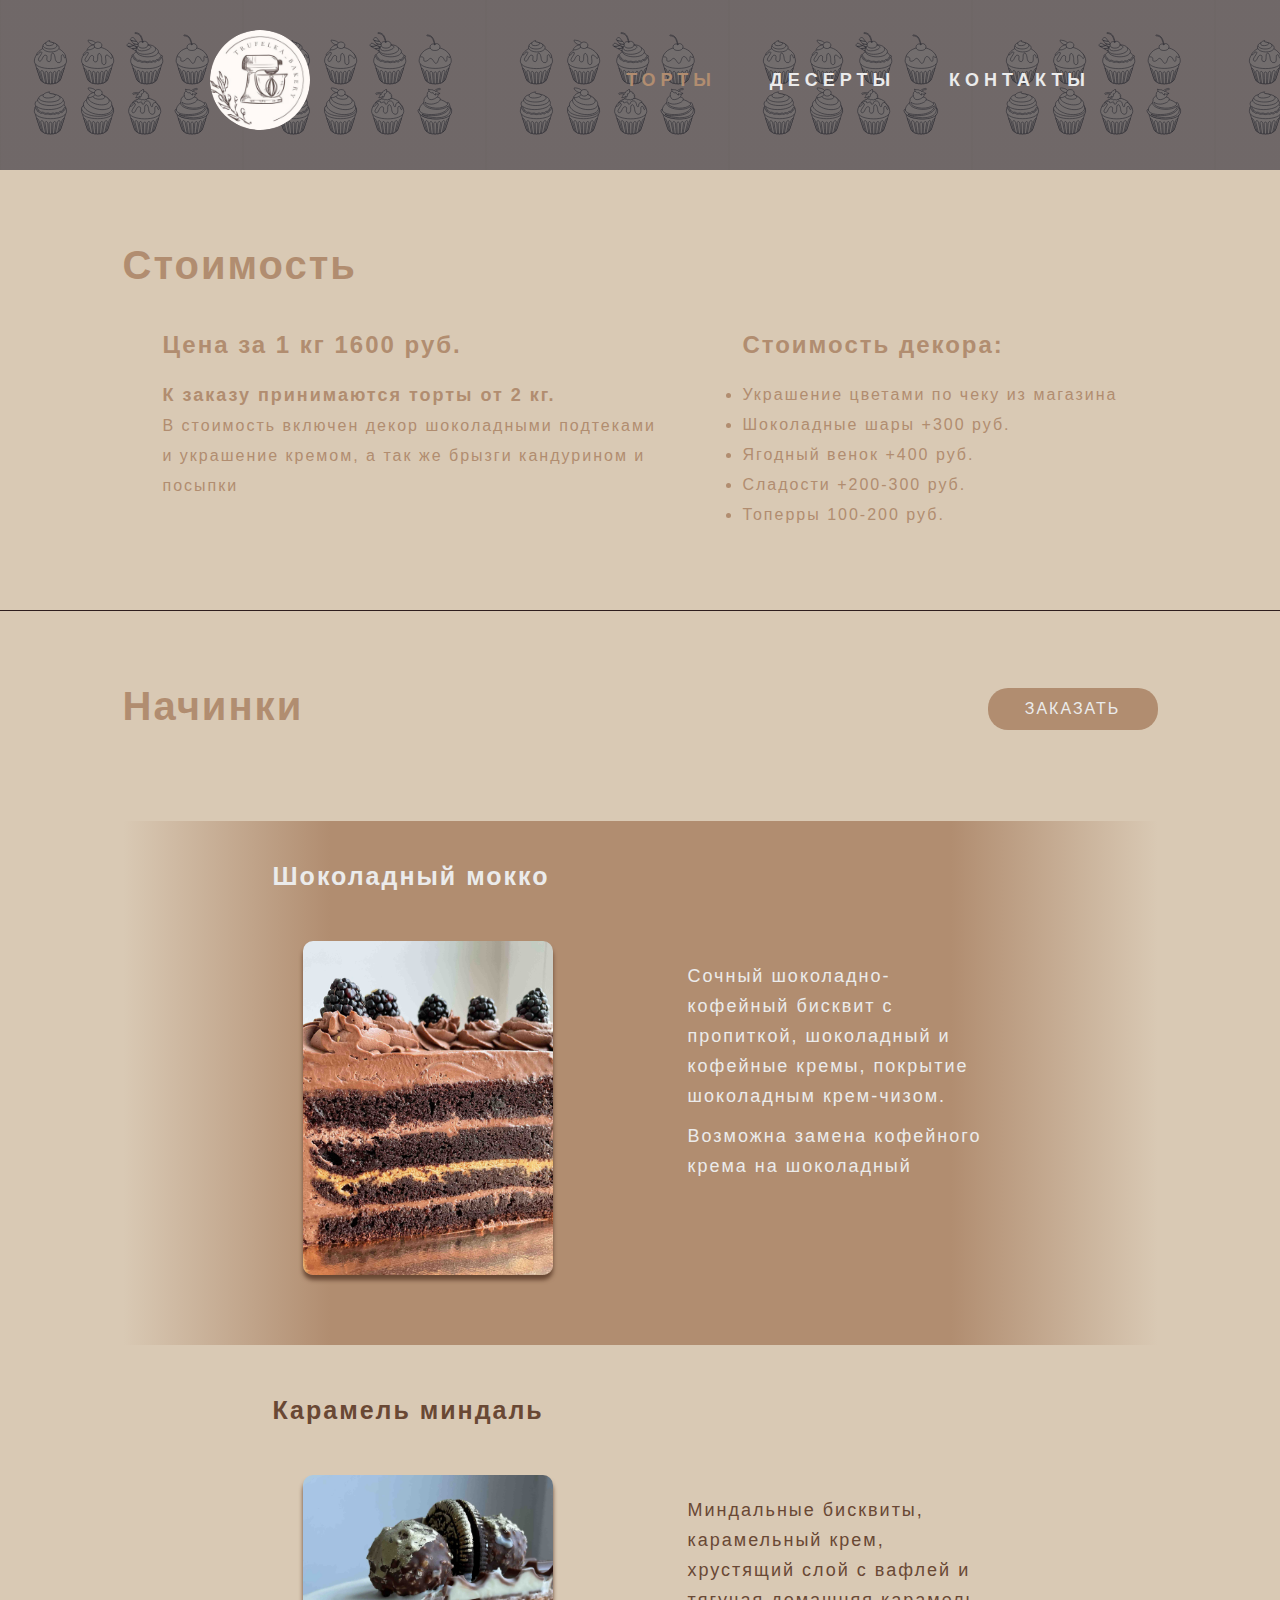
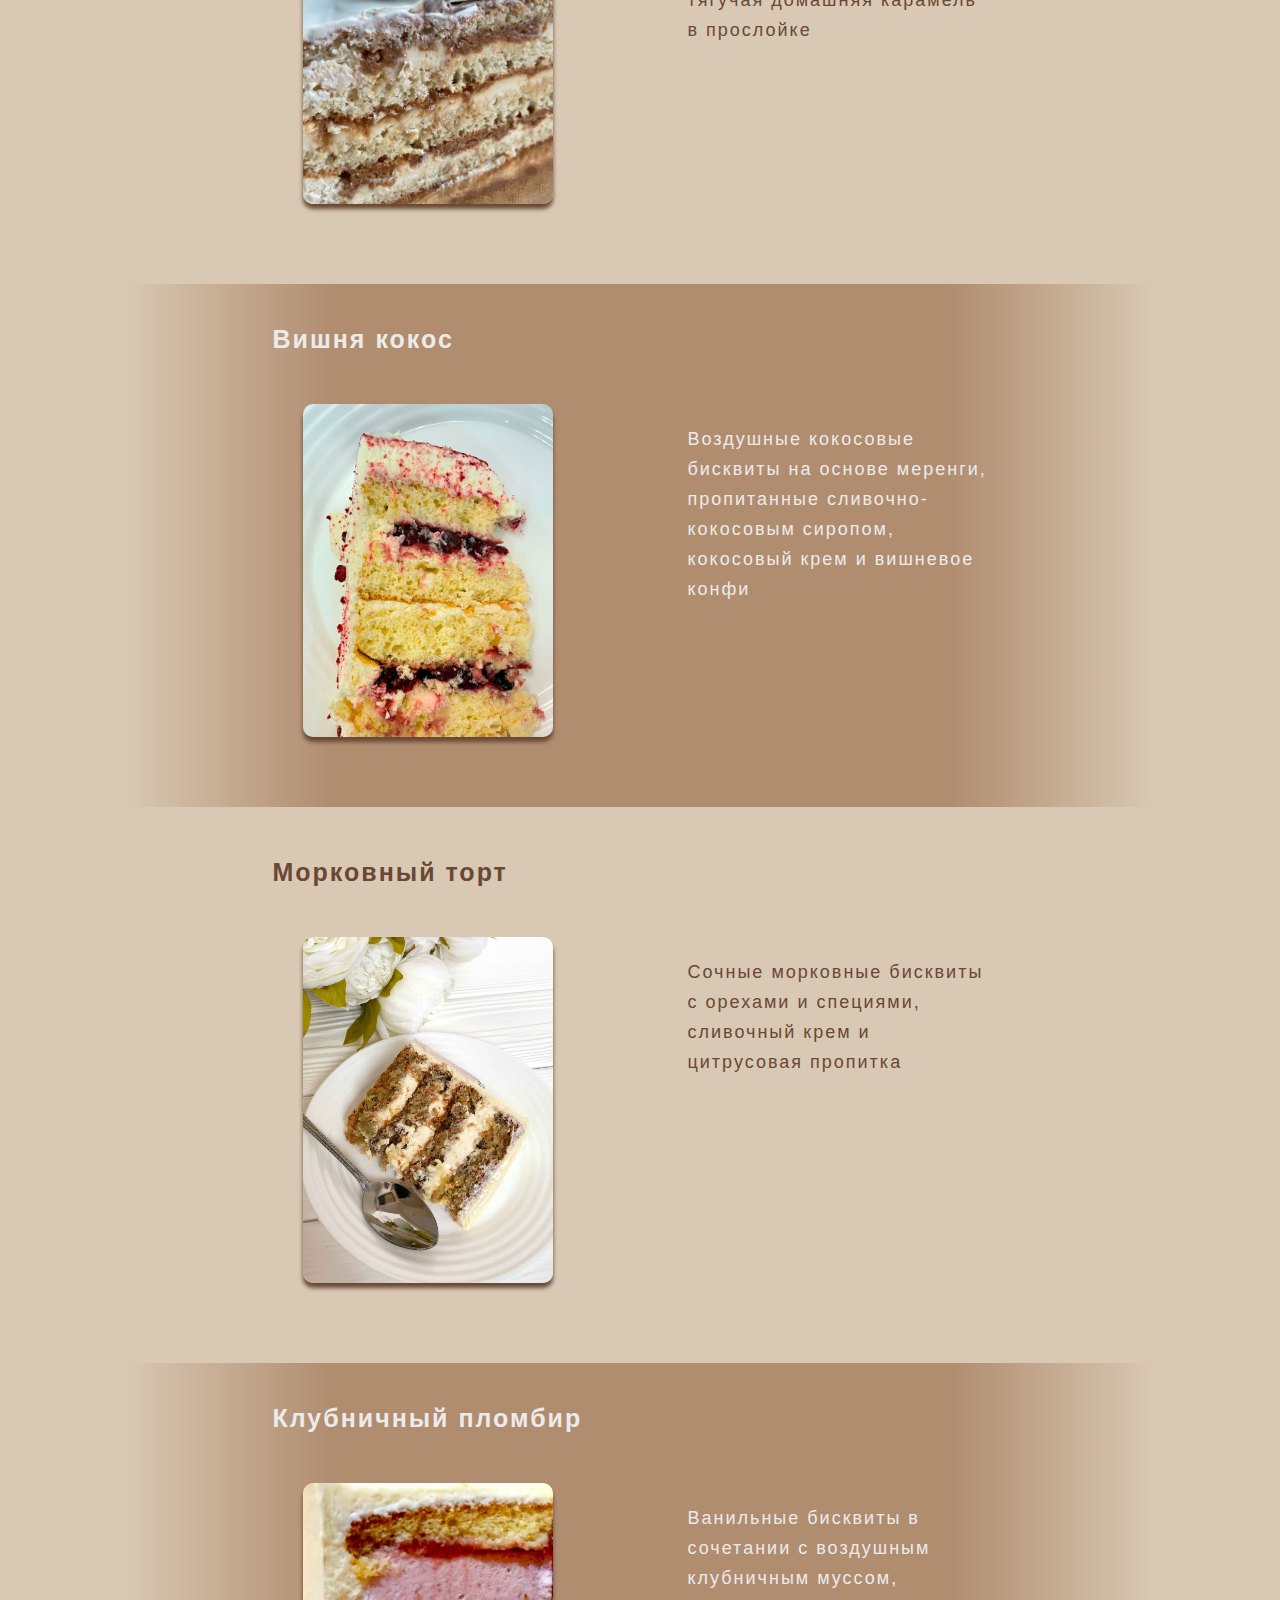
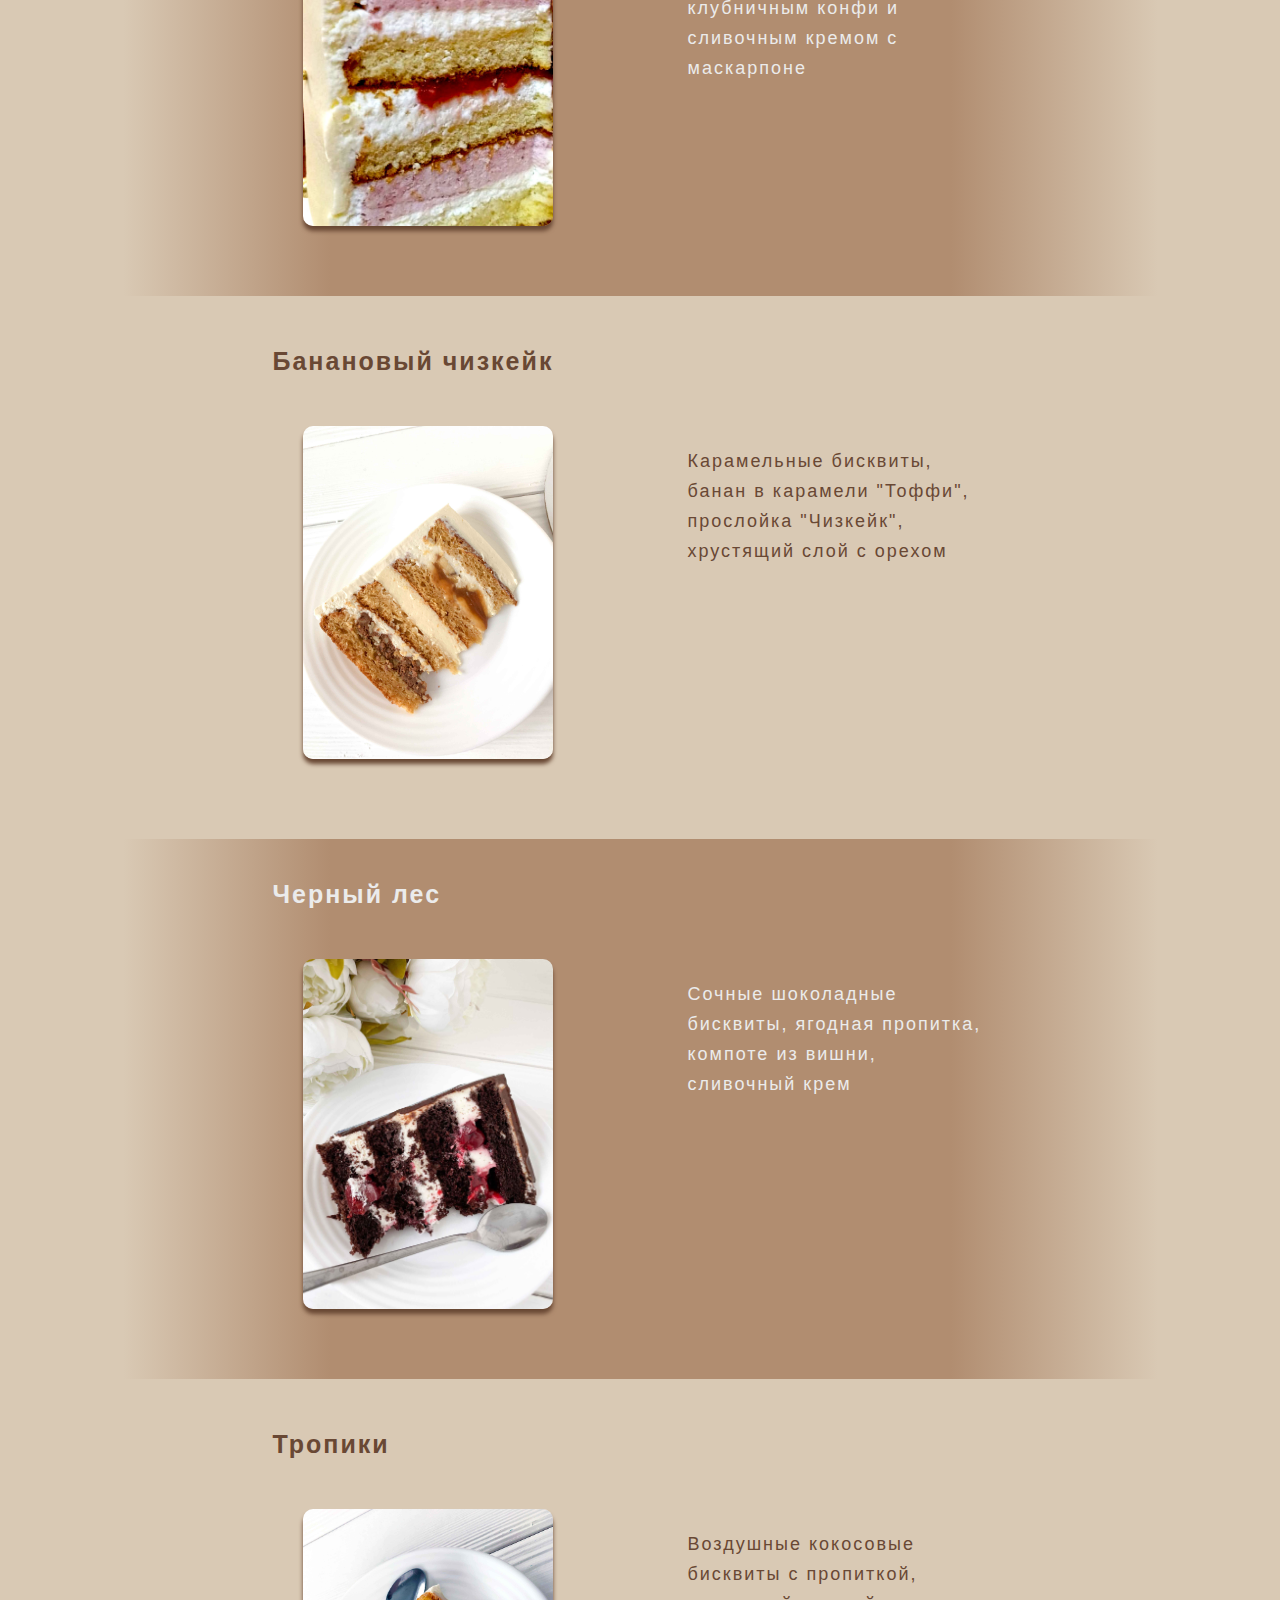
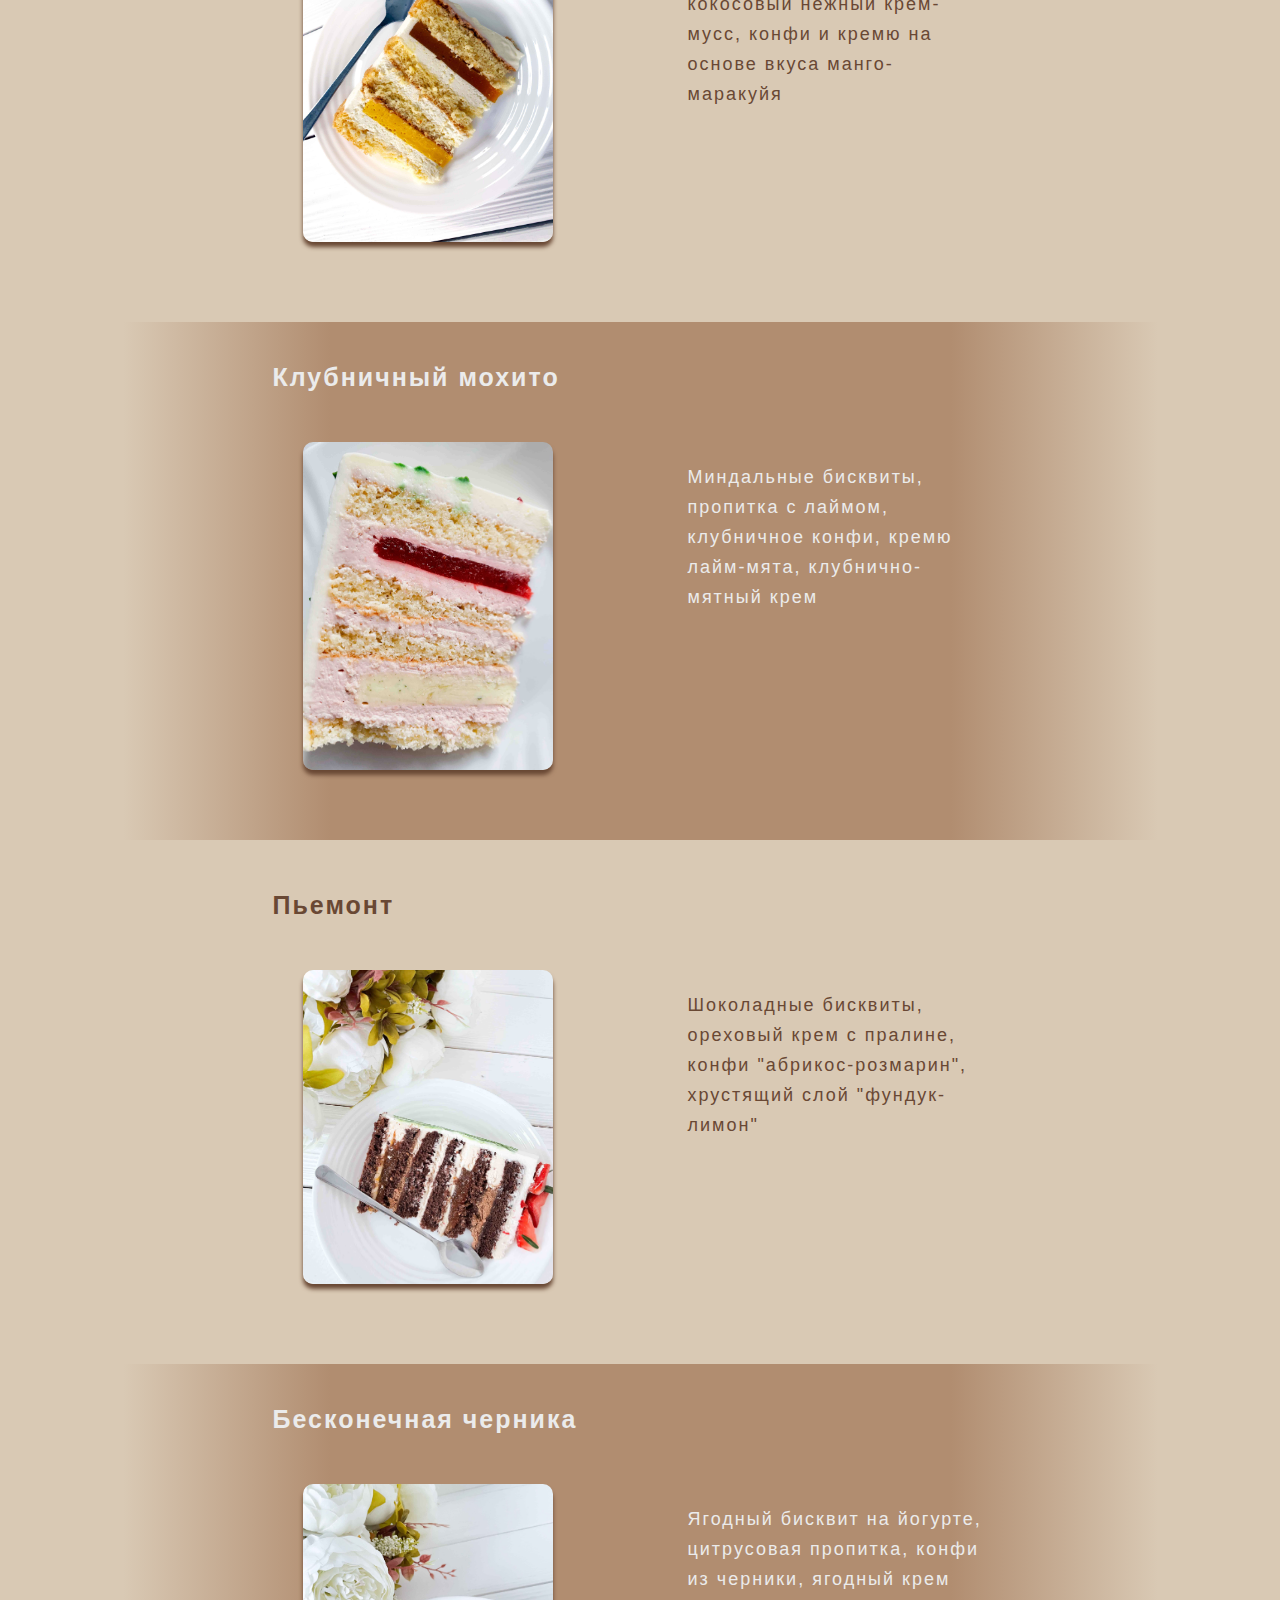
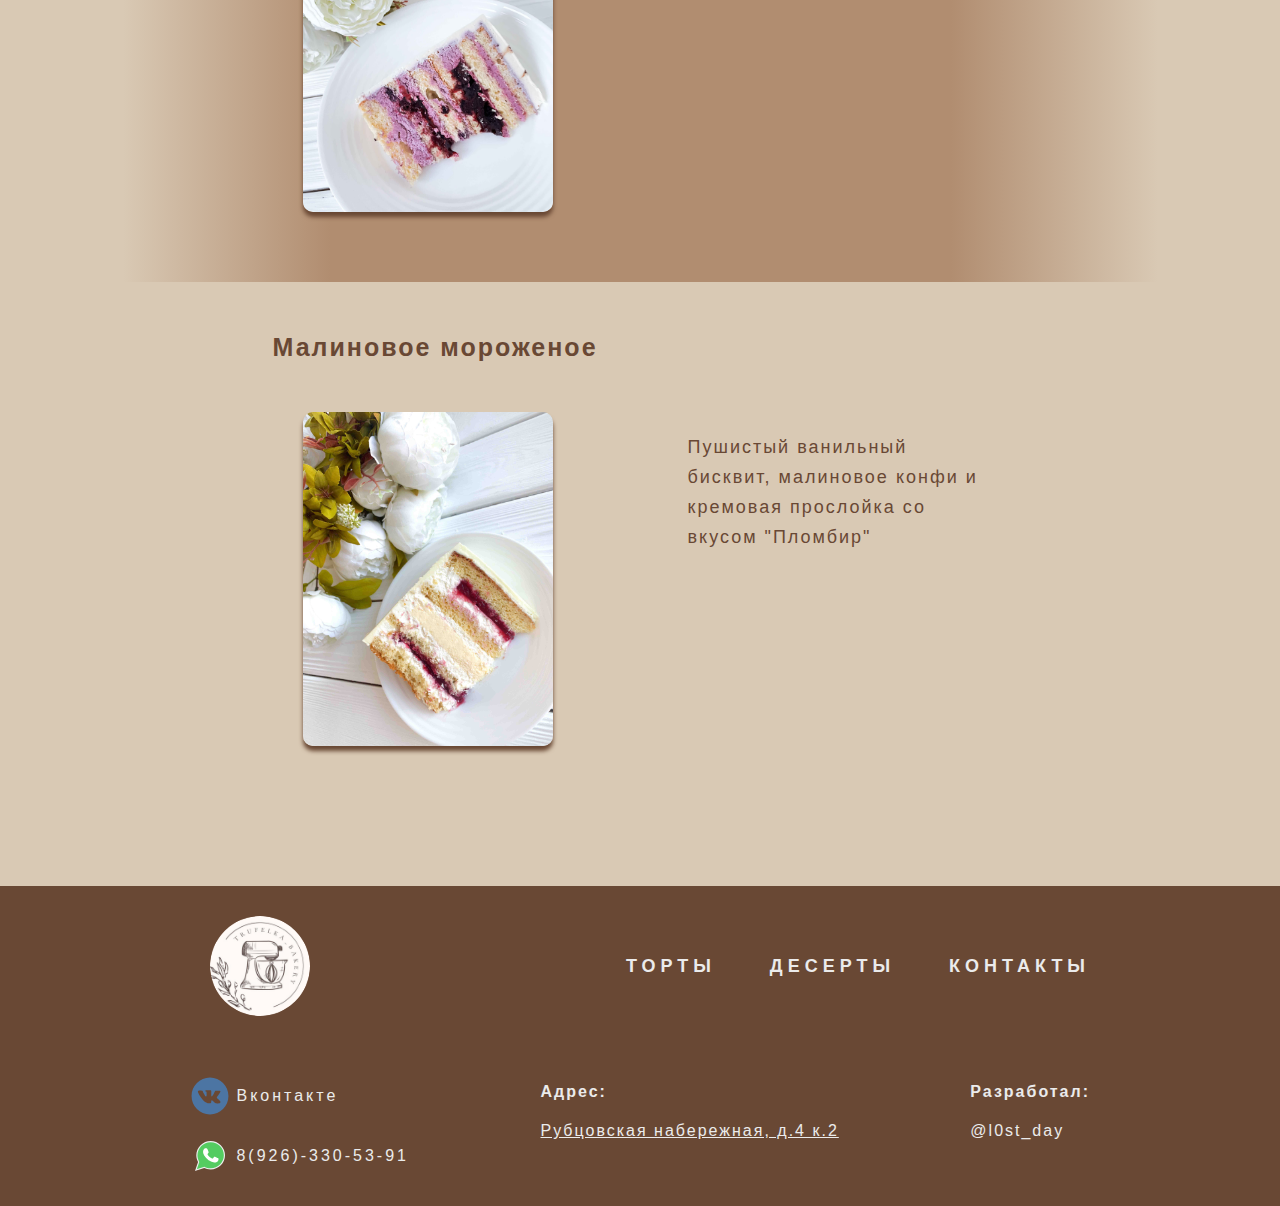
==== commit 1075c398: "Add files via upload" ====
--- a/cake.html
+++ b/cake.html
@@ -27,6 +27,31 @@
       </div>
     </header>
     <main>
+      <div class="price">
+        <div class="container">
+          <h2>Стоимость</h2>
+          <div class="middle-price">
+            <div class="text-left">
+              <h3>Цена за 1 кг 1600 руб.</h3>
+              <b>К заказу принимаются торты от 2 кг.</b>
+              <p>
+                В стоимость включен декор шоколадными подтеками и украшение
+                кремом, а так же брызги кандурином и посыпки
+              </p>
+            </div>
+            <div class="text-right">
+              <h3>Стоимость декора:</h3>
+              <ul>
+                <li>Украшение цветами по чеку из магазина</li>
+                <li>Шоколадные шары +300 руб.</li>
+                <li>Ягодный венок +400 руб.</li>
+                <li>Сладости +200-300 руб.</li>
+                <li>Топерры 100-200 руб.</li>
+              </ul>
+            </div>
+          </div>
+        </div>
+      </div>
       <div class="container">
         <div class="clearfix">
           <div class="heading">
@@ -225,7 +250,7 @@
           </div>
           <div class="developer">
             <b>Разработал:</b>
-            <p>@l0st_day</p>
+            <a href="https://t.me/l0st_day" target="_blank"><p>@l0st_day</p></a>
           </div>
         </div>
       </div>
--- a/style_cake.css
+++ b/style_cake.css
@@ -94,11 +94,36 @@
 
 /*Начинки*/
 main {
-  padding-top: 60px;
+  padding-top: 80px;
   padding-bottom: 60px;
 }
 main .container {
   max-width: 1035px;
+}
+.price {
+  margin-bottom: 80px;
+  padding-bottom: 80px;
+  border-bottom: 1px solid #2e1d1e;
+  color: #b18d70;
+}
+.price h2 {
+  font-size: 40px;
+  margin-bottom: 50px;
+}
+.middle-price {
+  display: flex;
+  justify-content: space-around;
+}
+.middle-price h3 {
+  font-size: 24px;
+  margin-bottom: 20px;
+}
+.text-left {
+  word-wrap: break-word;
+  max-width: 500px;
+}
+.text-left b {
+  font-size: 18px;
 }
 .heading h2 {
   font-size: 40px;
@@ -204,6 +229,7 @@
 }
 .adres a {
   text-decoration: none;
+  text-decoration: underline;
   color: #ebebeb;
 }
 .adres a p {
@@ -213,6 +239,10 @@
 }
 .developer b {
   vertical-align: middle;
+}
+.developer a {
+  text-decoration: none;
+  color: #ebebeb;
 }
 .developer p {
   padding-top: 10px;
@@ -249,6 +279,22 @@
   .main-nav li:last-child {
     margin-right: 20px;
   }
+  .price h2 {
+    font-size: 30px;
+    margin-left: 20px;
+  }
+  .middle-price {
+    display: block;
+  }
+  .middle-price h3 {
+    font-size: 24px;
+    margin-bottom: 20px;
+  }
+  .text-left {
+    word-wrap: break-word;
+    max-width: 500px;
+    margin-bottom: 20px;
+  }
   .heading h2 {
     font-size: 30px;
     margin-left: 20px;
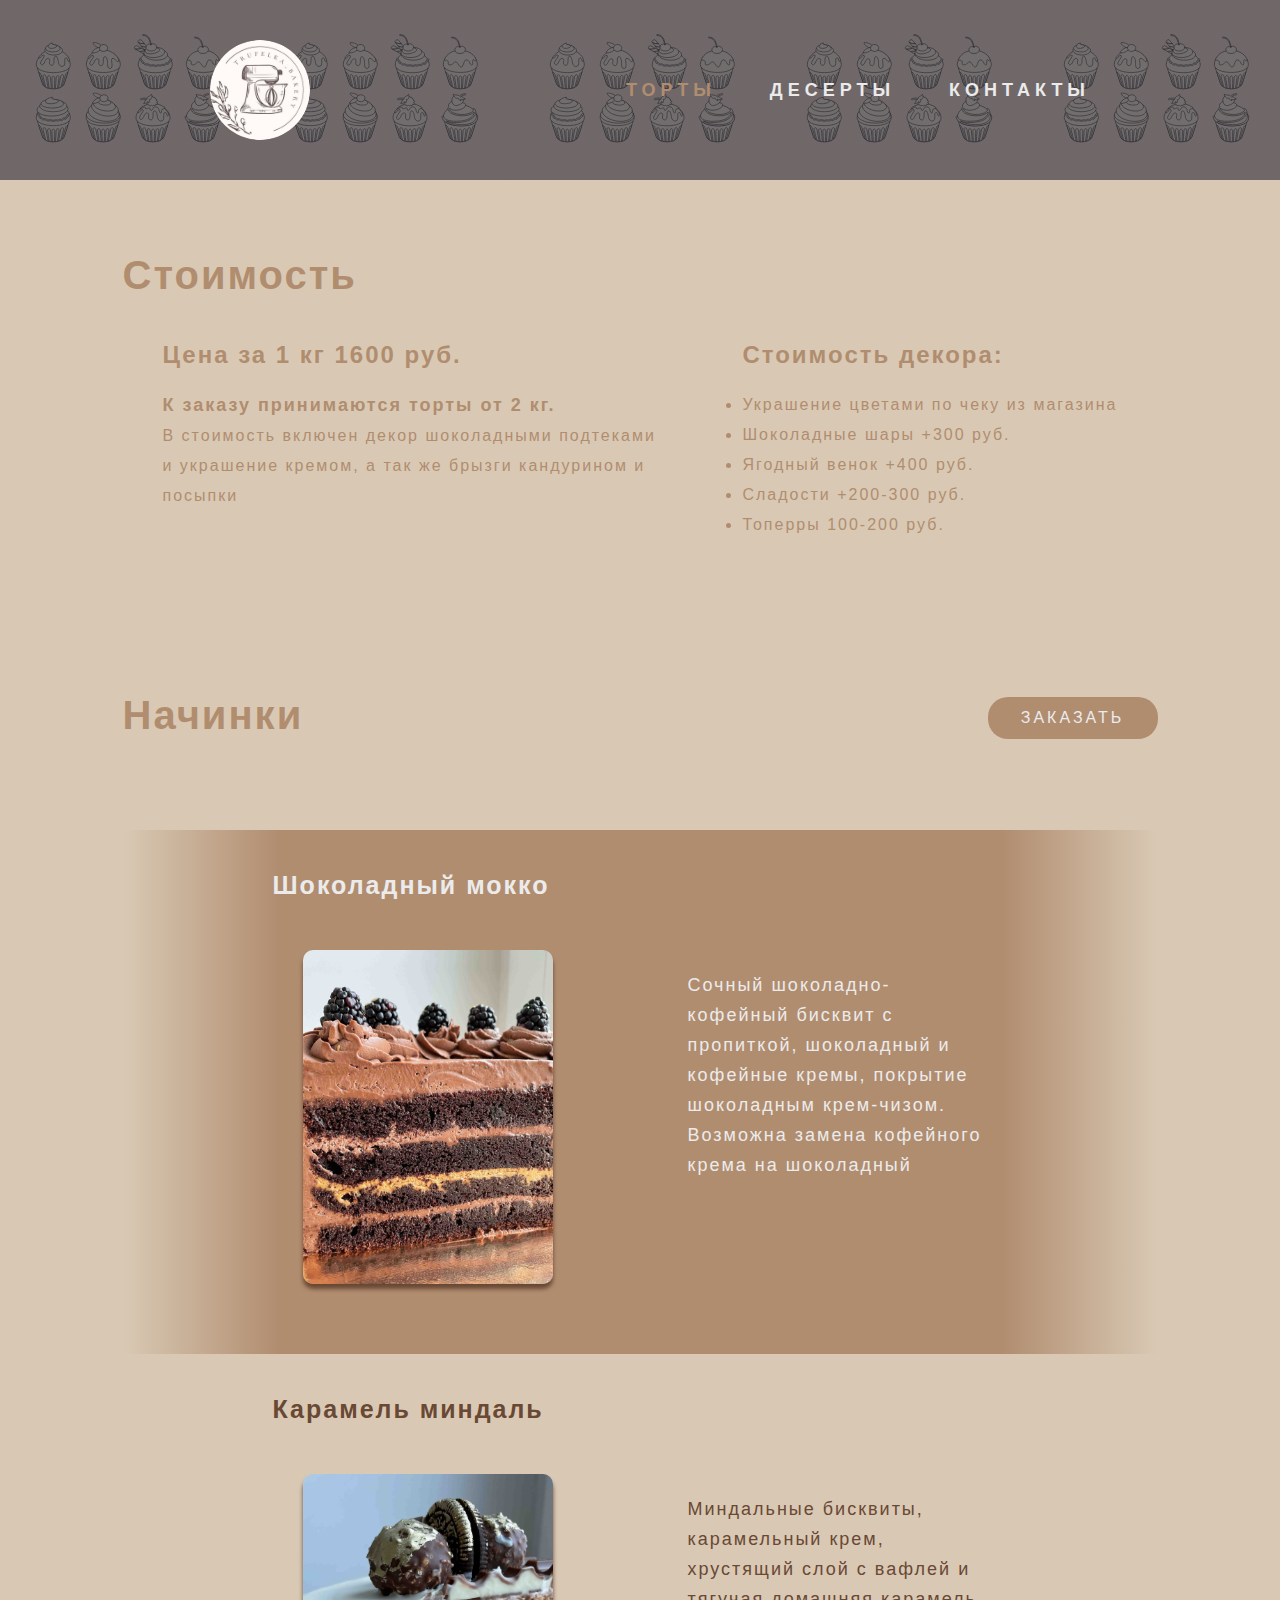
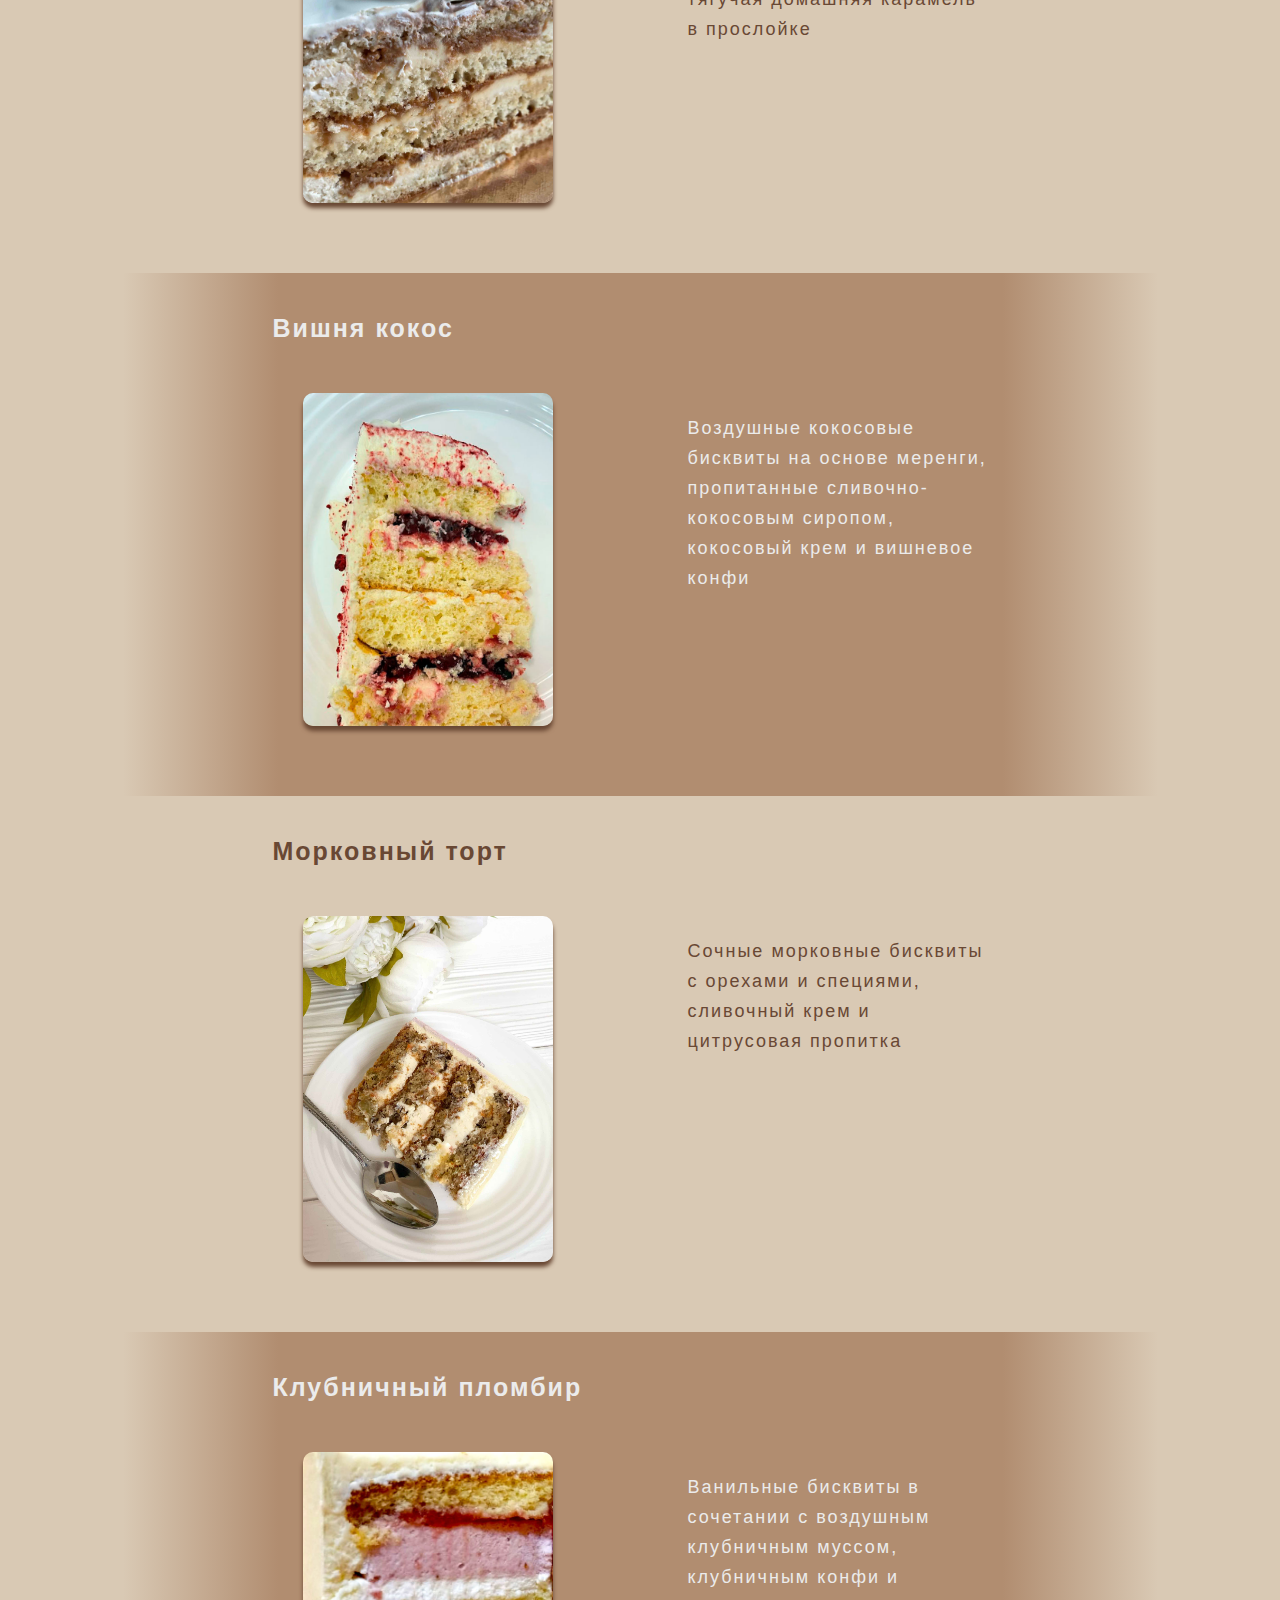
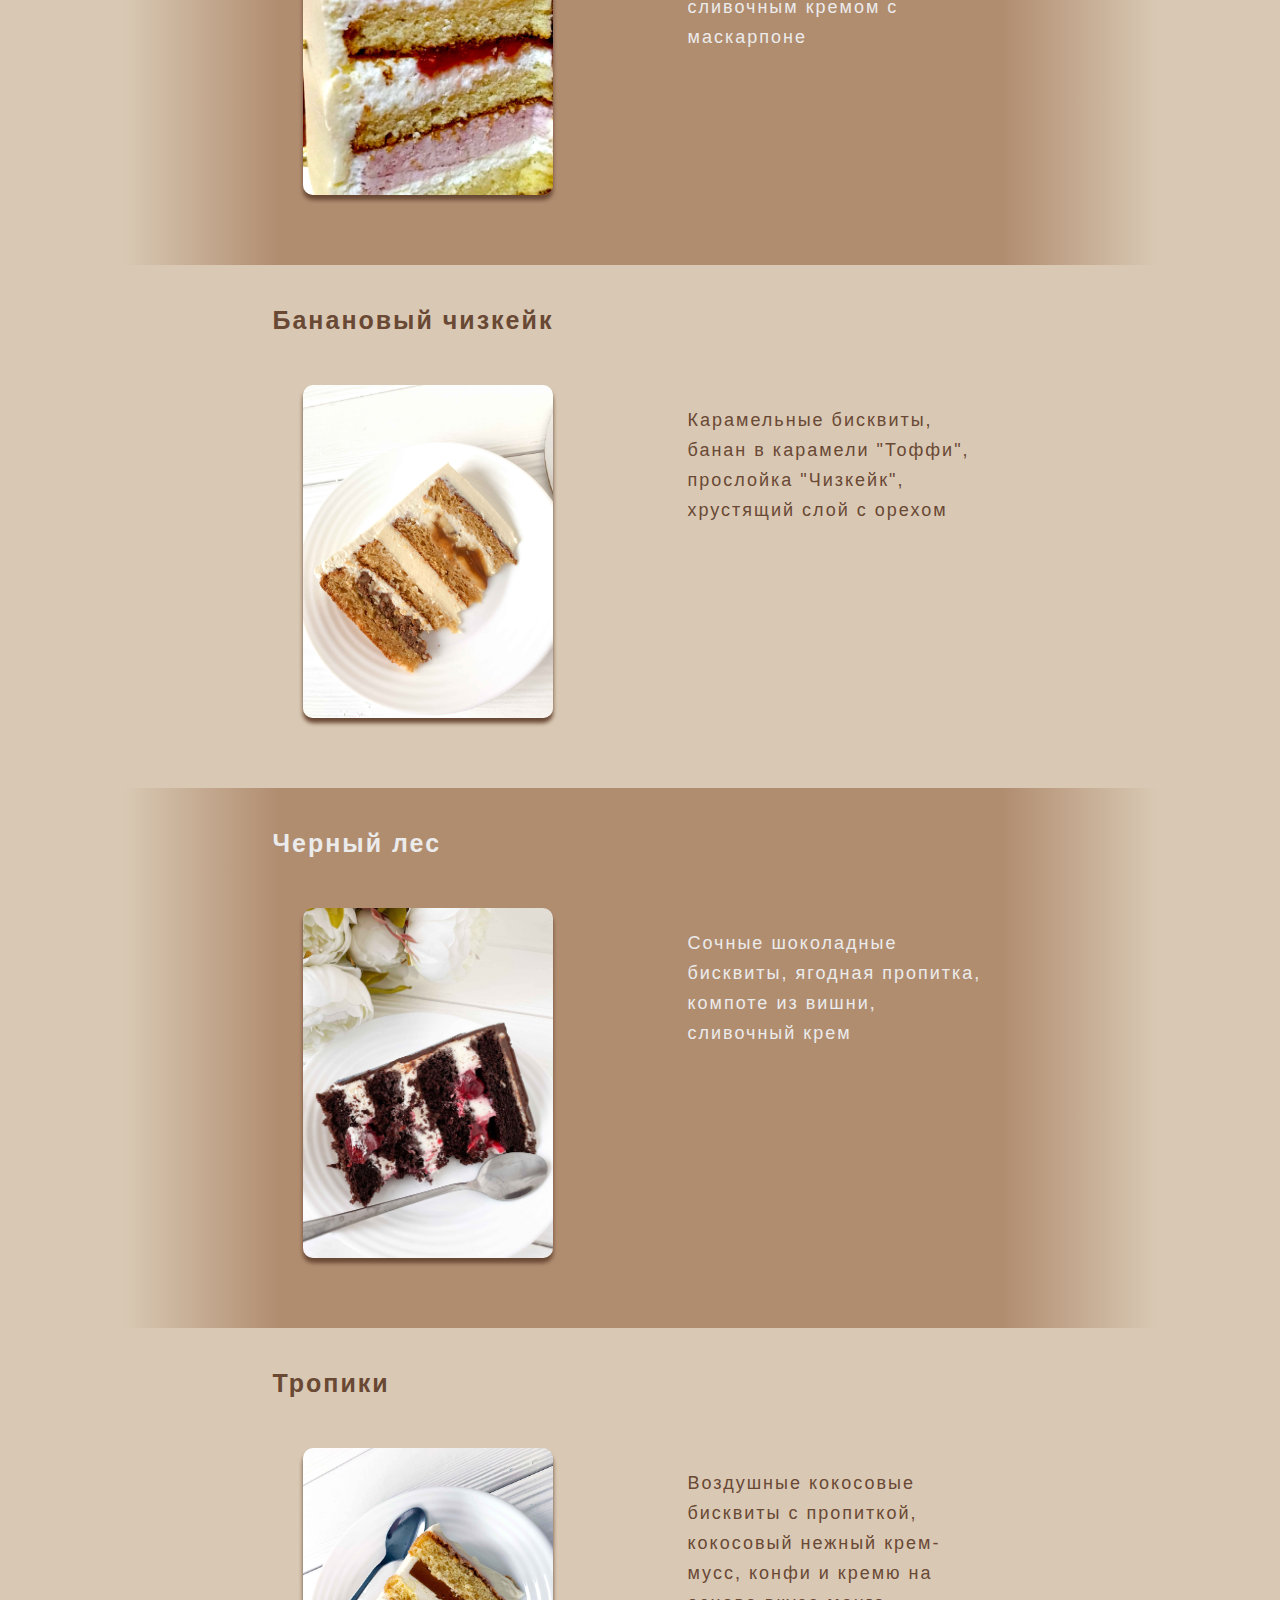
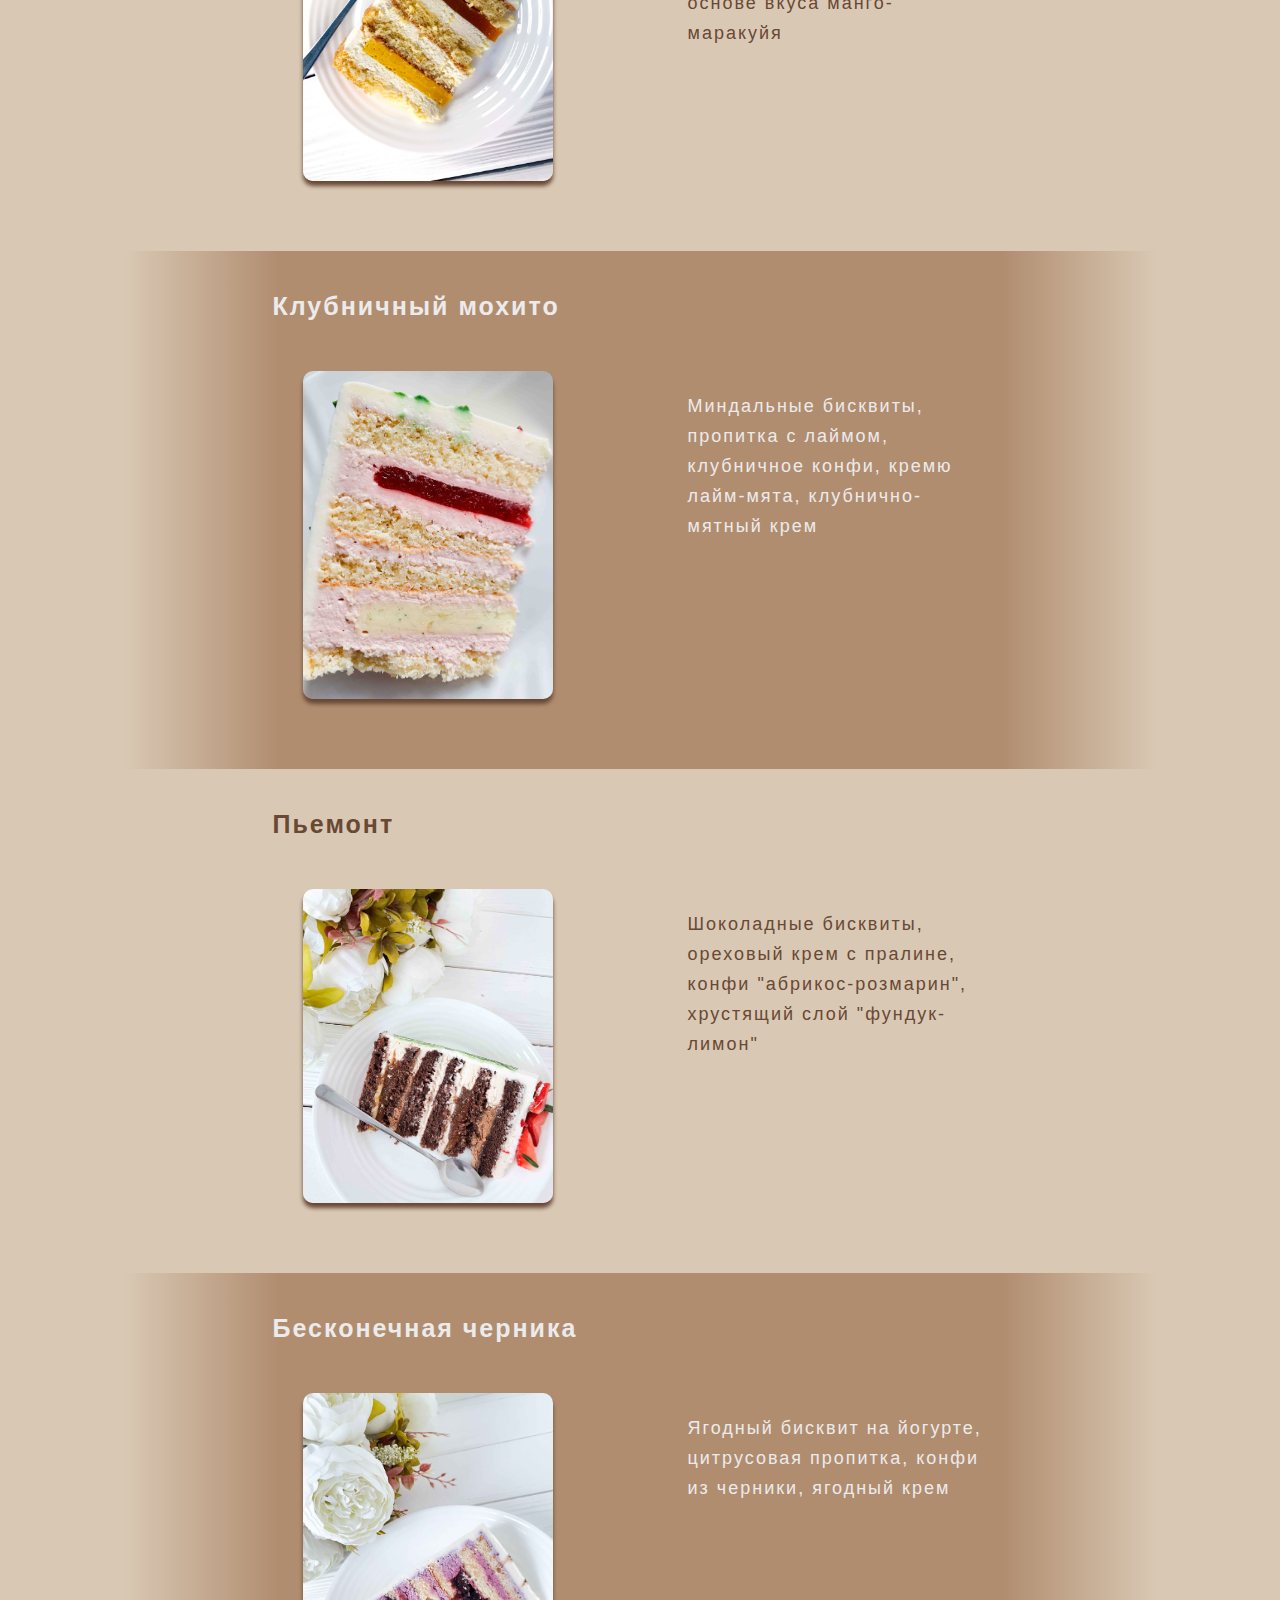
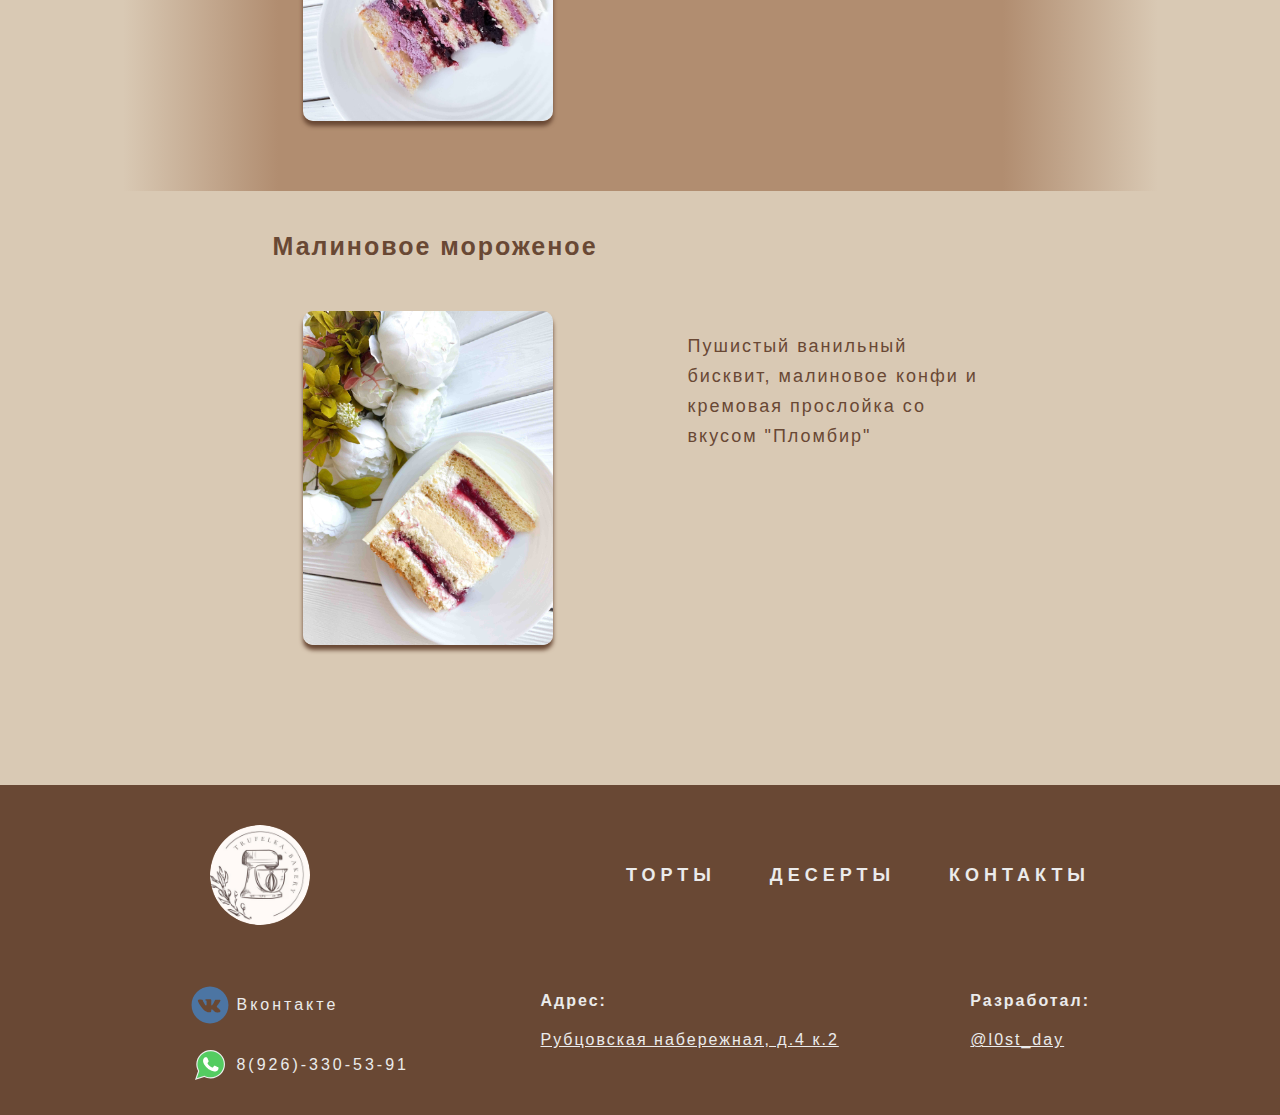
==== commit c867b5ce: "Add files via upload" ====
--- a/cake.html
+++ b/cake.html
@@ -52,167 +52,175 @@
           </div>
         </div>
       </div>
-      <div class="container">
-        <div class="clearfix">
-          <div class="heading">
-            <h2>Начинки</h2>
-          </div>
-          <div class="buy">
-            <a
-              href="https://api.whatsapp.com/send/?phone=79263305391&text&type=phone_number&app_absent=0"
-              target="_blank"
-              >заказать</a
-            >
-          </div>
-        </div>
-        <div class="filling">
-          <div class="left-fill">
-            <h3>Шоколадный мокко</h3>
-            <img src="ShokoMoko.jpg" alt="Начинка" />
-          </div>
-          <div class="right-fill">
-            <p>
-              Сочный шоколадно-кофейный бисквит с пропиткой, шоколадный и
-              кофейные кремы, покрытие шоколадным крем-чизом.
-            </p>
-            <p>Возможна замена кофейного крема на шоколадный</p>
-          </div>
-        </div>
-        <div class="filling">
-          <div class="left-fill">
-            <h3>Карамель миндаль</h3>
-            <img src="Karamel_Mindal.jpg" alt="Начинка" />
-          </div>
-          <div class="right-fill">
-            <p>
-              Миндальные бисквиты, карамельный крем, хрустящий слой с вафлей и
-              тягучая домашняя карамель в прослойке
-            </p>
-          </div>
-        </div>
-        <div class="filling">
-          <div class="left-fill">
-            <h3>Вишня кокос</h3>
-            <img src="IMG_8362.jpg" alt="Начинка" />
-          </div>
-          <div class="right-fill">
-            <p>
-              Воздушные кокосовые бисквиты на основе меренги, пропитанные
-              сливочно- кокосовым сиропом, кокосовый крем и вишневое конфи
-            </p>
-          </div>
-        </div>
-        <div class="filling">
-          <div class="left-fill">
-            <h3>Морковный торт</h3>
-            <img src="Morkov.jpg" alt="Начинка" />
-          </div>
-          <div class="right-fill">
-            <p>
-              Сочные морковные бисквиты с орехами и специями, сливочный крем и
-              цитрусовая пропитка
-            </p>
-          </div>
-        </div>
-        <div class="filling">
-          <div class="left-fill">
-            <h3>Клубничный пломбир</h3>
-            <img src="Klubnich_plomb.jpg" alt="Начинка" />
-          </div>
-          <div class="right-fill">
-            <p>
-              Ванильные бисквиты в сочетании с воздушным клубничным муссом,
-              клубничным конфи и сливочным кремом с маскарпоне
-            </p>
-          </div>
-        </div>
-        <div class="filling">
-          <div class="left-fill">
-            <h3>Банановый чизкейк</h3>
-            <img src="Banan_chiz.jpg" alt="Начинка" />
-          </div>
-          <div class="right-fill">
-            <p>
-              Карамельные бисквиты, банан в карамели "Тоффи", прослойка
-              "Чизкейк", хрустящий слой с орехом
-            </p>
-          </div>
-        </div>
-        <div class="filling">
-          <div class="left-fill">
-            <h3>Черный лес</h3>
-            <img src="Black_les.jpg" alt="Начинка" />
-          </div>
-          <div class="right-fill">
-            <p>
-              Сочные шоколадные бисквиты, ягодная пропитка, компоте из вишни,
-              сливочный крем
-            </p>
-          </div>
-        </div>
-        <div class="filling">
-          <div class="left-fill">
-            <h3>Тропики</h3>
-            <img src="Tropiki.jpg" alt="Начинка" />
-          </div>
-          <div class="right-fill">
-            <p>
-              Воздушные кокосовые бисквиты с пропиткой, кокосовый нежный
-              крем-мусс, конфи и кремю на основе вкуса манго-маракуйя
-            </p>
-          </div>
-        </div>
-        <div class="filling">
-          <div class="left-fill">
-            <h3>Клубничный мохито</h3>
-            <img src="Klub_mox.jpg" alt="Начинка" />
-          </div>
-          <div class="right-fill">
-            <p>
-              Миндальные бисквиты, пропитка с лаймом, клубничное конфи, кремю
-              лайм-мята, клубнично-мятный крем
-            </p>
-          </div>
-        </div>
-        <div class="filling">
-          <div class="left-fill">
-            <h3>Пьемонт</h3>
-            <img src="Piemont.jpg" alt="Начинка" />
-          </div>
-          <div class="right-fill">
-            <p>
-              Шоколадные бисквиты, ореховый крем с пралине, конфи
-              "абрикос-розмарин", хрустящий слой "фундук-лимон"
-            </p>
-          </div>
-        </div>
-        <div class="filling">
-          <div class="left-fill">
-            <h3>Бесконечная черника</h3>
-            <img src="Chernika.jpg" alt="Начинка" />
-          </div>
-          <div class="right-fill">
-            <p>
-              Ягодный бисквит на йогурте, цитрусовая пропитка, конфи из черники,
-              ягодный крем
-            </p>
-          </div>
-        </div>
-        <div class="filling">
-          <div class="left-fill">
-            <h3>Малиновое мороженое</h3>
-            <img src="Malina_moro.jpg" alt="Начинка" />
-          </div>
-          <div class="right-fill">
-            <p>
-              Пушистый ванильный бисквит, малиновое конфи и кремовая прослойка
-              со вкусом "Пломбир"
-            </p>
+      <div class="main-fill">
+        <div class="button-up">
+          <a href="#top"><img src="arrow-svgrepo-com.svg" alt=""></a>
+        </div>
+        <div class="container">
+          <div class="clearfix">
+            <div class="heading">
+              <h2>Начинки</h2>
+            </div>
+            <div class="buy">
+              <a
+                href="https://api.whatsapp.com/send/?phone=79263305391&text&type=phone_number&app_absent=0"
+                target="_blank"
+                >заказать</a
+              >
+            </div>
+          </div>
+          <div class="filling">
+            <div class="left-fill">
+              <h3>Шоколадный мокко</h3>
+              <img src="ShokoMoko.jpg" alt="Начинка" />
+            </div>
+            <div class="right-fill">
+              <p>
+                Сочный шоколадно-кофейный бисквит с пропиткой, шоколадный и
+                кофейные кремы, покрытие шоколадным крем-чизом.
+              </p>
+              <p>Возможна замена кофейного крема на шоколадный</p>
+            </div>
+          </div>
+          <div class="filling">
+            <div class="left-fill">
+              <h3>Карамель миндаль</h3>
+              <img src="Karamel_Mindal.jpg" alt="Начинка" />
+            </div>
+            <div class="right-fill">
+              <p>
+                Миндальные бисквиты, карамельный крем, хрустящий слой с вафлей и
+                тягучая домашняя карамель в прослойке
+              </p>
+            </div>
+          </div>
+          <div class="filling">
+            <div class="left-fill">
+              <h3>Вишня кокос</h3>
+              <img src="IMG_8362.jpg" alt="Начинка" />
+            </div>
+            <div class="right-fill">
+              <p>
+                Воздушные кокосовые бисквиты на основе меренги, пропитанные
+                сливочно- кокосовым сиропом, кокосовый крем и вишневое конфи
+              </p>
+            </div>
+          </div>
+          <div class="filling">
+            <div class="left-fill">
+              <h3>Морковный торт</h3>
+              <img src="Morkov.jpg" alt="Начинка" />
+            </div>
+            <div class="right-fill">
+              <p>
+                Сочные морковные бисквиты с орехами и специями, сливочный крем и
+                цитрусовая пропитка
+              </p>
+            </div>
+          </div>
+          <div class="filling">
+            <div class="left-fill">
+              <h3>Клубничный пломбир</h3>
+              <img src="Klubnich_plomb.jpg" alt="Начинка" />
+            </div>
+            <div class="right-fill">
+              <p>
+                Ванильные бисквиты в сочетании с воздушным клубничным муссом,
+                клубничным конфи и сливочным кремом с маскарпоне
+              </p>
+            </div>
+          </div>
+          <div class="filling">
+            <div class="left-fill">
+              <h3>Банановый чизкейк</h3>
+              <img src="Banan_chiz.jpg" alt="Начинка" />
+            </div>
+            <div class="right-fill">
+              <p>
+                Карамельные бисквиты, банан в карамели "Тоффи", прослойка
+                "Чизкейк", хрустящий слой с орехом
+              </p>
+            </div>
+          </div>
+          <div class="filling">
+            <div class="left-fill">
+              <h3>Черный лес</h3>
+              <img src="Black_les.jpg" alt="Начинка" />
+            </div>
+            <div class="right-fill">
+              <p>
+                Сочные шоколадные бисквиты, ягодная пропитка, компоте из вишни,
+                сливочный крем
+              </p>
+            </div>
+          </div>
+          <div class="filling">
+            <div class="left-fill">
+              <h3>Тропики</h3>
+              <img src="Tropiki.jpg" alt="Начинка" />
+            </div>
+            <div class="right-fill">
+              <p>
+                Воздушные кокосовые бисквиты с пропиткой, кокосовый нежный
+                крем-мусс, конфи и кремю на основе вкуса манго-маракуйя
+              </p>
+            </div>
+          </div>
+          <div class="filling">
+              <div class="left-fill">
+                <h3>Клубничный мохито</h3>
+                <img src="Klub_mox.jpg" alt="Начинка" />
+              </div>
+              <div class="right-fill">
+                <p>
+                  Миндальные бисквиты, пропитка с лаймом, клубничное конфи, кремю
+                  лайм-мята, клубнично-мятный крем
+                </p>
+              </div>
+            </div>
+          <div class="filling">
+            <div class="left-fill">
+              <h3>Пьемонт</h3>
+              <img src="Piemont.jpg" alt="Начинка" />
+            </div>
+            <div class="right-fill">
+              <p>
+                Шоколадные бисквиты, ореховый крем с пралине, конфи
+                "абрикос-розмарин", хрустящий слой "фундук-лимон"
+              </p>
+            </div>
+          </div>
+          <div class="filling">
+            <div class="left-fill">
+              <h3>Бесконечная черника</h3>
+              <img src="Chernika.jpg" alt="Начинка" />
+            </div>
+            <div class="right-fill">
+              <p>
+                Ягодный бисквит на йогурте, цитрусовая пропитка, конфи из черники,
+                ягодный крем
+              </p>
+            </div>
+          </div>
+          <div class="filling">
+            <div class="left-fill">
+              <h3>Малиновое мороженое</h3>
+              <img src="Malina_moro.jpg" alt="Начинка" />
+            </div>
+            <div class="right-fill">
+              <p>
+                Пушистый ванильный бисквит, малиновое конфи и кремовая прослойка
+                со вкусом "Пломбир"
+              </p>
+            </div>
           </div>
         </div>
       </div>
     </main>
     <footer>
+      <div class="button-up">
+        <a href="#top"><img src="arrow-svgrepo-com.svg" alt=""></a>
+      </div>
       <a id="contact"></a>
       <div class="page-footer container">
         <div class="footer-top">
--- a/style_cake.css
+++ b/style_cake.css
@@ -4,15 +4,15 @@
 }
 @font-face {
   font-family: 'Montserrat-Medium';
-  src: url(Montserrat/Montserrat-Medium.ttf);
+  src: url('Montserrat/Montserrat-Medium.ttf');
 }
 @font-face {
   font-family: 'Montserrat-Light';
-  src: url(Montserrat/Montserrat-Light.ttf);
+  src: url('Montserrat/Montserrat-Light.ttf');
 }
 @font-face {
   font-family: 'Montserrat-extraLight';
-  src: url(Montserrat/Montserrat-ExtraLight.ttf);
+  src: url('Montserrat/Montserrat-ExtraLight.ttf');
 }
 body {
   margin: 0;
@@ -34,6 +34,21 @@
   display: block;
   clear: both;
 }
+.button-up{
+  display: none;
+  position: fixed;
+  width: 60px;
+  height: 60px;
+  border-radius: 50%;
+  transform: rotate(90deg);
+  background-color: #d9c9b4;
+  bottom: 60px;
+  right: 40px;
+}
+.main-fill:hover .button-up,
+footer:hover .button-up{
+  display: block;
+}
 /* Шапка */
 header {
   background: linear-gradient(rgba(0, 0, 0, 0.55), rgba(0, 0, 0, 0.55)),
@@ -42,7 +57,7 @@
 }
 .page-header,
 .page-footer {
-  padding-top: 30px;
+  padding-top: 40px;
   padding-bottom: 30px;
 }
 .logo {
@@ -95,7 +110,6 @@
 /*Начинки*/
 main {
   padding-top: 80px;
-  padding-bottom: 60px;
 }
 main .container {
   max-width: 1035px;
@@ -103,7 +117,7 @@
 .price {
   margin-bottom: 80px;
   padding-bottom: 80px;
-  border-bottom: 1px solid #2e1d1e;
+
   color: #b18d70;
 }
 .price h2 {
@@ -139,6 +153,7 @@
   background-color: #b18d70;
   float: right;
   margin-top: -3px;
+  letter-spacing: 3px;
 }
 .buy:hover {
   background-color: #694834;
@@ -163,10 +178,14 @@
   padding-top: 40px;
   padding-bottom: 40px;
   color: #694834;
+  margin-bottom: -10px;
 }
 .filling:nth-child(2n) {
-  background: linear-gradient(90deg, #d9c9b4, #b18d70 20% 80%, #d9c9b4);
-  color: #ebebeb;
+  background: linear-gradient(90deg, #d9c9b4, #b18d70 15% 85%, #d9c9b4);
+  color: #ebebeb;
+}
+.filling:last-child{
+  margin-bottom: 60px;
 }
 .left-fill {
   margin-left: 150px;
@@ -191,7 +210,6 @@
   padding: 20px 20px;
 }
 .filling p {
-  margin-bottom: 10px;
   word-wrap: break-word;
   font-size: 18px;
 }
@@ -241,7 +259,6 @@
   vertical-align: middle;
 }
 .developer a {
-  text-decoration: none;
   color: #ebebeb;
 }
 .developer p {
@@ -279,12 +296,17 @@
   .main-nav li:last-child {
     margin-right: 20px;
   }
+  .filling:nth-child(2n) {
+    background: linear-gradient(90deg, #d9c9b4, #b18d70 10% 90%, #d9c9b4);
+    color: #ebebeb;
+  }
   .price h2 {
     font-size: 30px;
     margin-left: 20px;
   }
   .middle-price {
     display: block;
+    padding: 0 20px;
   }
   .middle-price h3 {
     font-size: 24px;
@@ -295,18 +317,19 @@
     max-width: 500px;
     margin-bottom: 20px;
   }
+  .text-right ul {
+    margin-left: 20px;
+  }
   .heading h2 {
     font-size: 30px;
     margin-left: 20px;
   }
   .buy {
-    width: 90px;
     margin-right: 20px;
     margin-top: -7px;
   }
   .buy a {
-    letter-spacing: 2px;
-    font-size: 14px;
+    letter-spacing: 3px;
   }
   .filling {
     display: block;
